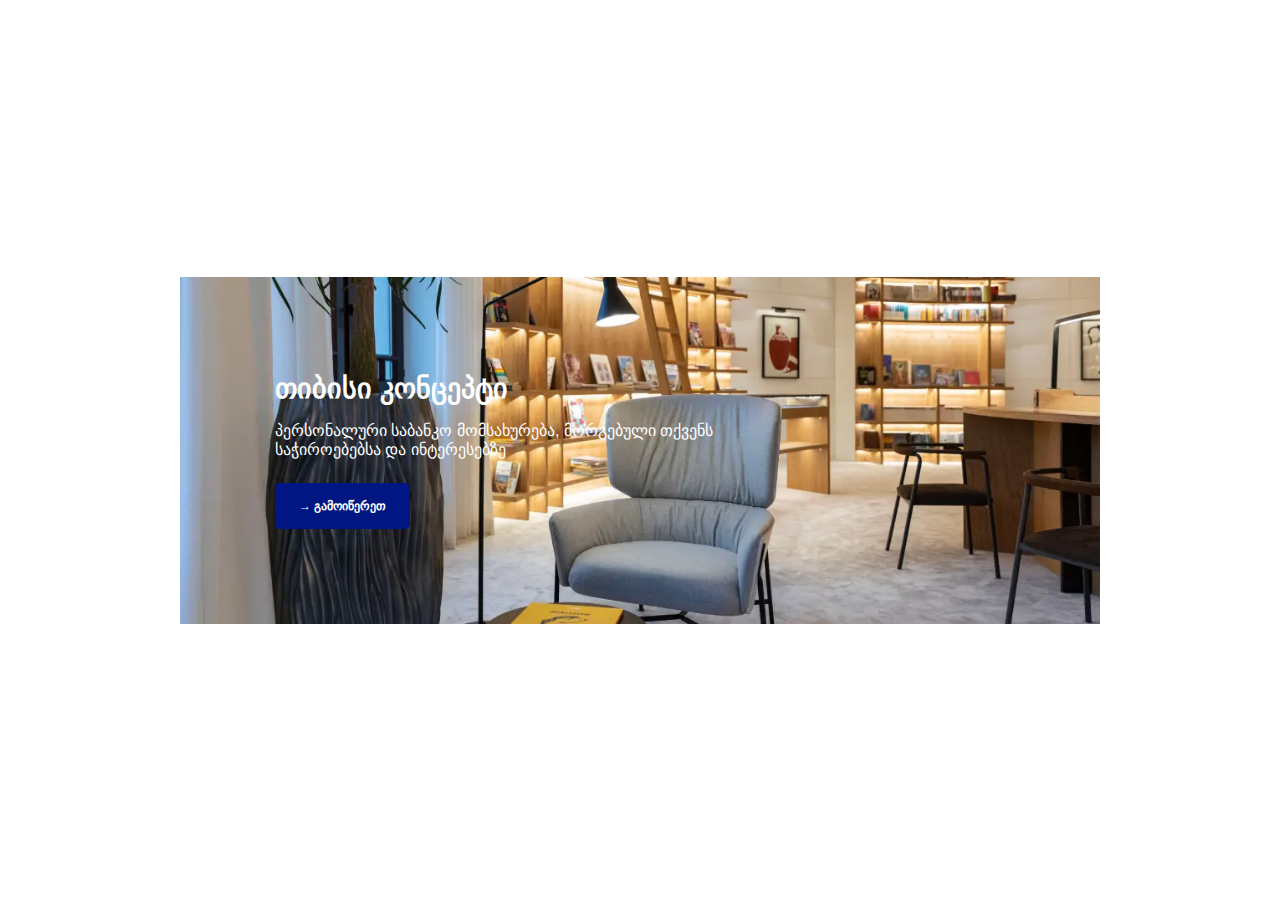
==== TBC.html @ 2baf1840 ""გამოიწერეთ" ღილაკი" ====
<!DOCTYPE html>
<html lang="en">
<head>
    <meta charset="UTF-8">
    <meta name="viewport" content="width=device-width, initial-scale=1.0">
    <title>TBC Concept</title>
    <link rel="stylesheet" type="text/css" href="TBC.css">
</head>
<body> 
    <div class="container">
        <div class="text-section">
            <h1 class="title">თიბისი კონცეპტი</h1>
            <p class="paragraph">პერსონალური საბანკო მომსახურება, მორგებული თქვენს საჭიროებებსა და ინტერესებზე</p>
            <button class="button">&#x2192; გამოიწერეთ</button>
        </div>
        <div class="empty-box"></div>
    </div>
</body>
</html>
---- TBC.css ----
body {
    display: flex;
    justify-content: center;
    align-items: center;
    height: 100vh;
    margin: 0;
    font-family: sans-serif;
    color: white;
}

.container {
    display: grid;
    grid-template-columns: 466px auto;
    width: 920px;
    padding: 95px;
    box-sizing: border-box;
    background-image: url('1.jpg');
    background-size: cover;
    background-position: center;
    background-repeat: no-repeat;
}

.text-section {
    display: flex;
    flex-direction: column;
    align-items: flex-start;
    width: 100%;
    text-align: left;
}

.title {
    font-weight: 700;
    font-size: 28px;
    margin-bottom: 16px;
    margin-top: 0px;

}

.paragraph {
    font-weight: 400;
    font-size: 16px;
    margin-bottom: 24px;
    margin-top: 0px;
}

.button {
    font-weight: 700;
    font-size: 12px;
    color: white;
    cursor: pointer;
    padding: 16px 24px;
    border: none;
    border-radius: 5px;
    background-color: #001682;
    text-align: center;
    transition: background-color 0.3s;
    margin-top: 0px;
    margin-bottom: 0px;
}

.button:hover {
    background-color: #3240e5;
}

.empty-box {
    background-color: transparent;
    border: none;
    width: 100%;
    height: 100%;
}

@media (max-width: 767px) {
    .container {
        grid-template-columns: 1fr;
        padding: 20px;
        background-size: 200%;
        height: 100vh;
    }

    .empty-box  {
        grid-row: 1;
        height: 15vh;
    }
    .title {
        font-size: 16px;
    }

    .paragraph {
        font-size: 14px;
    }

    .button {
        width: 100%;
        font-size: 14px;
    }

    
}
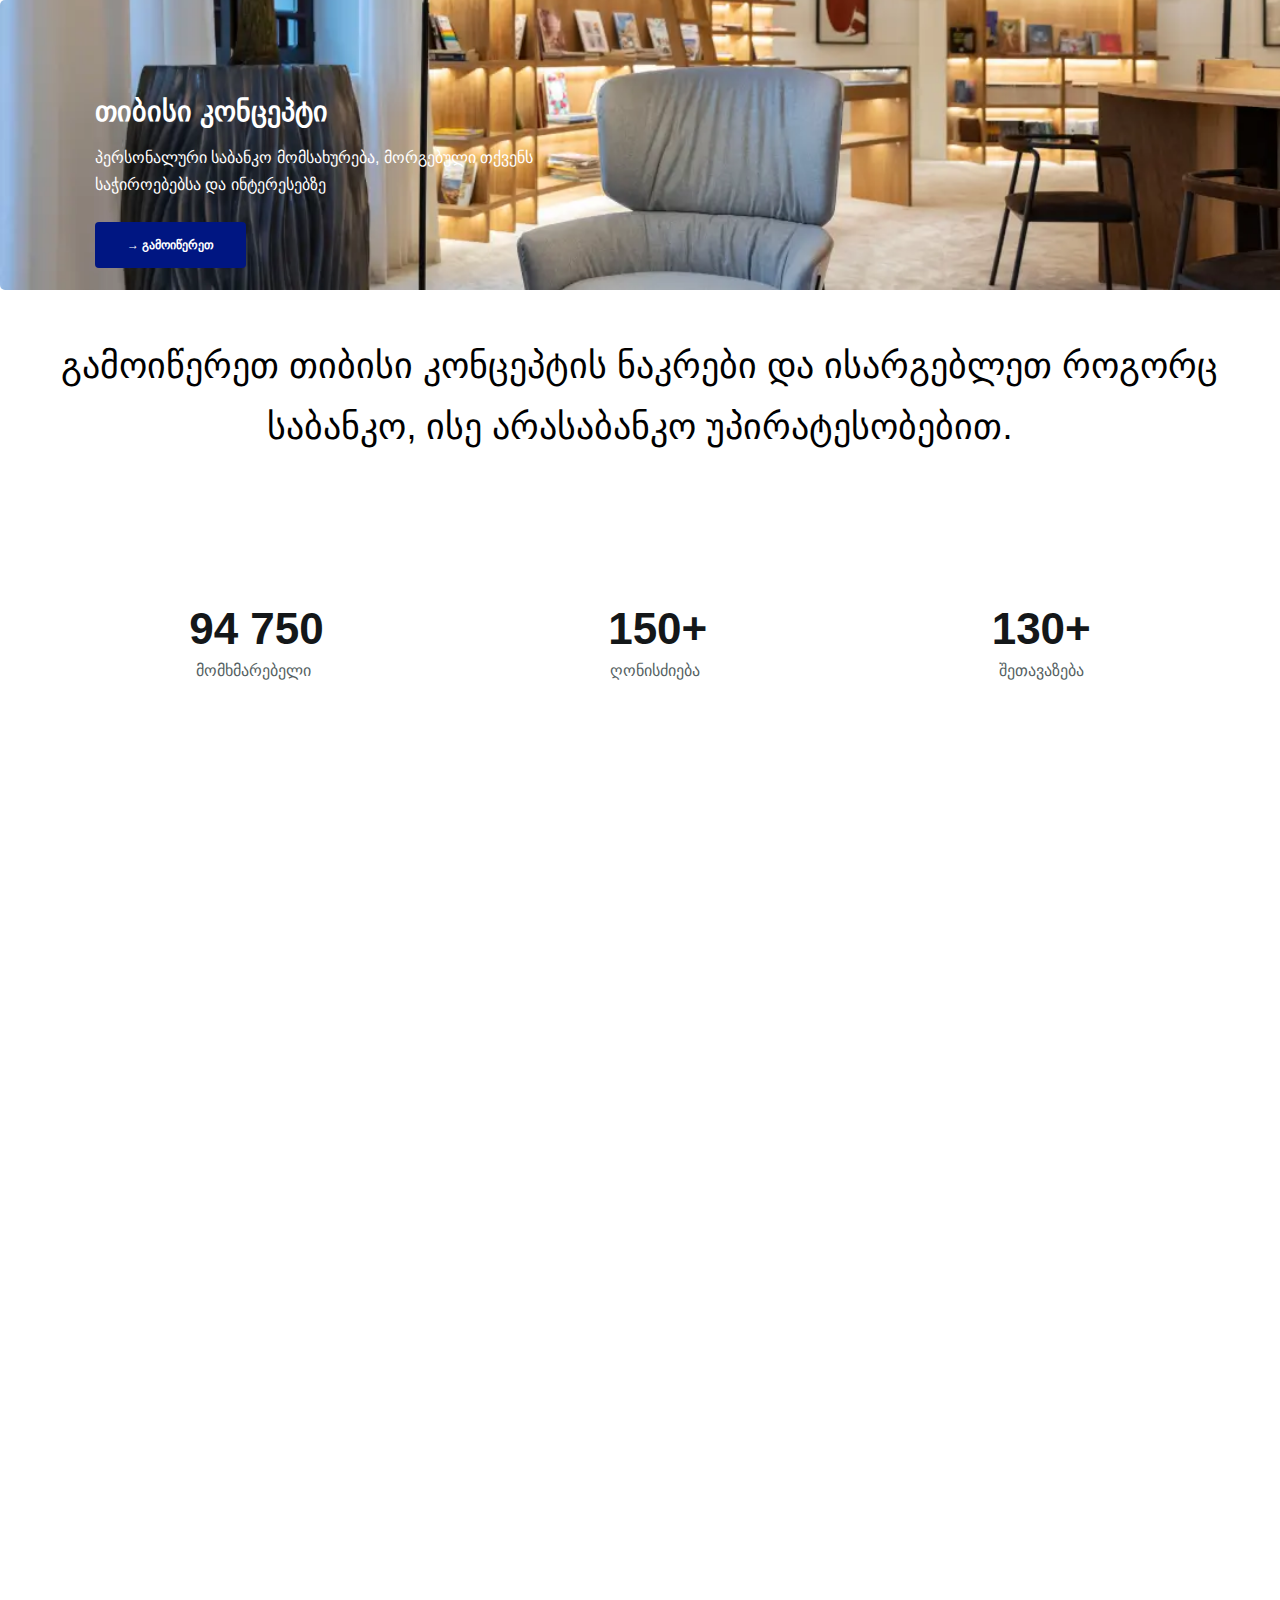
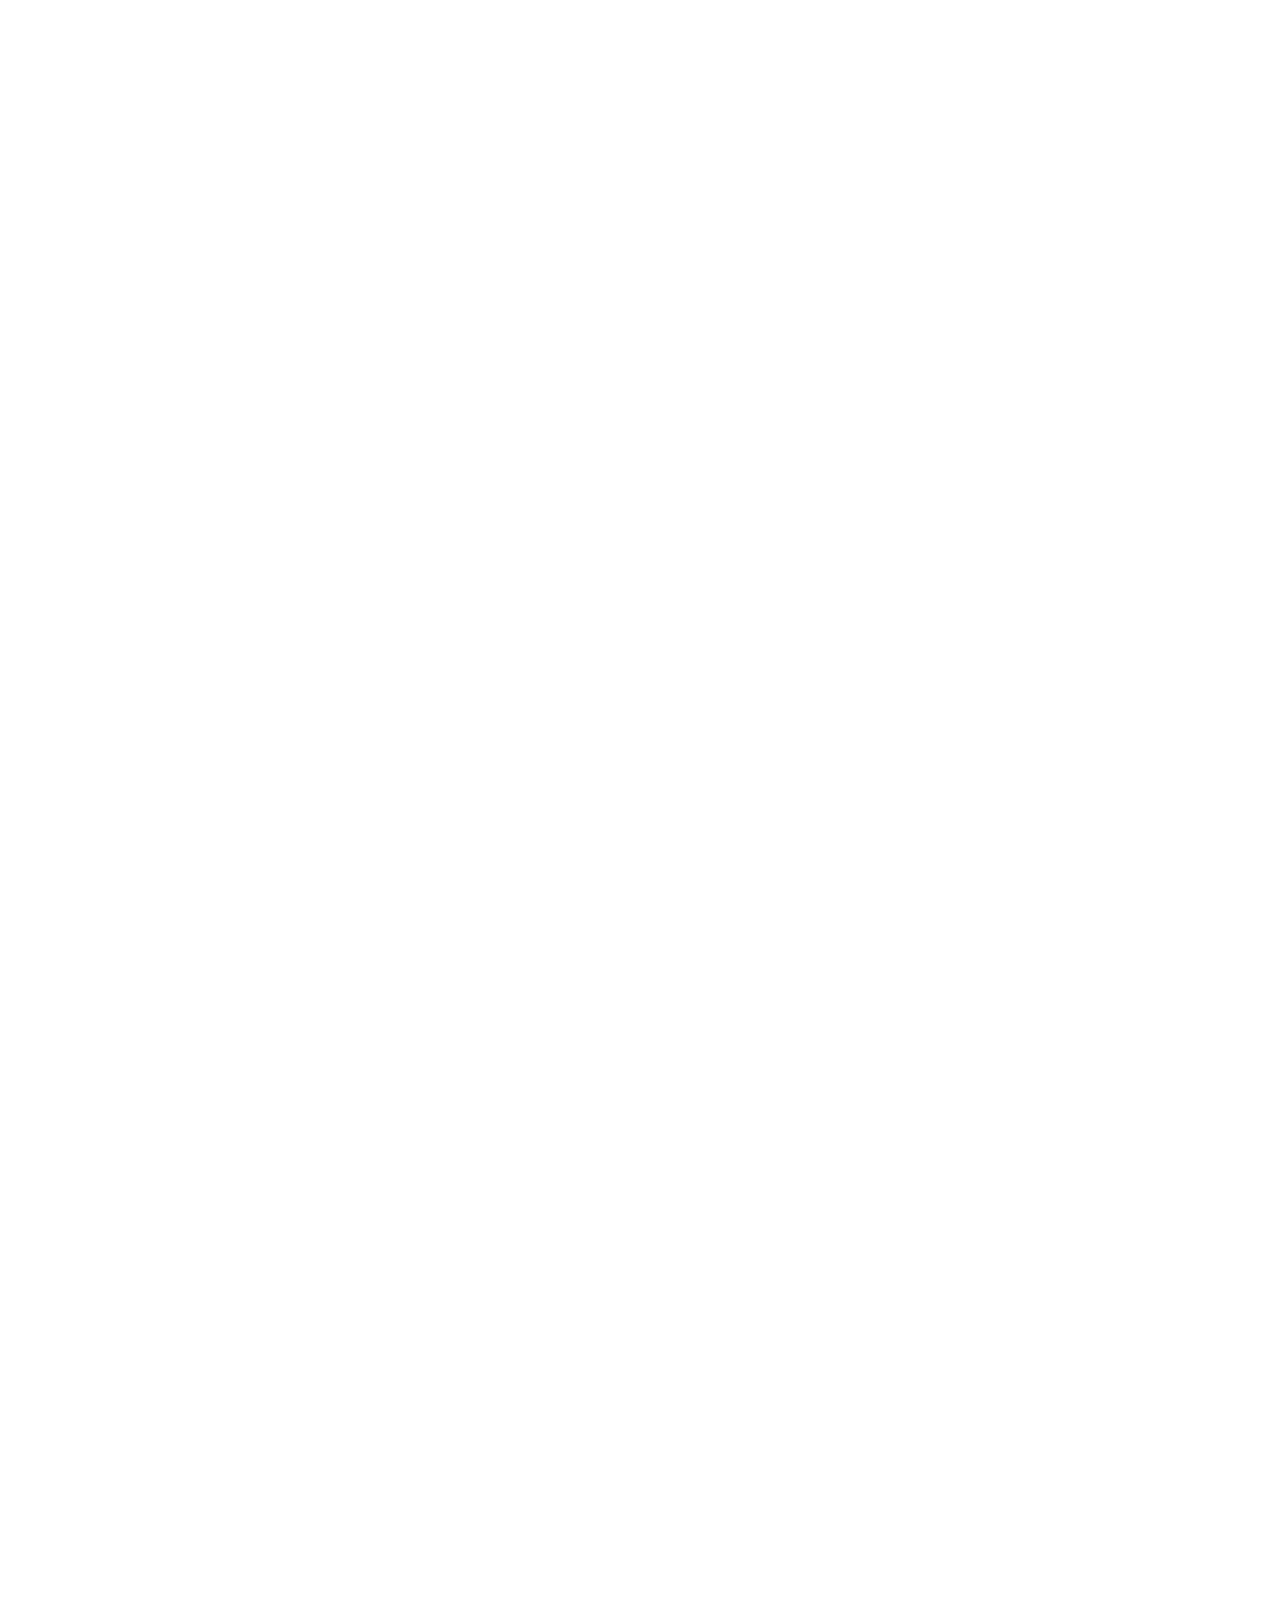
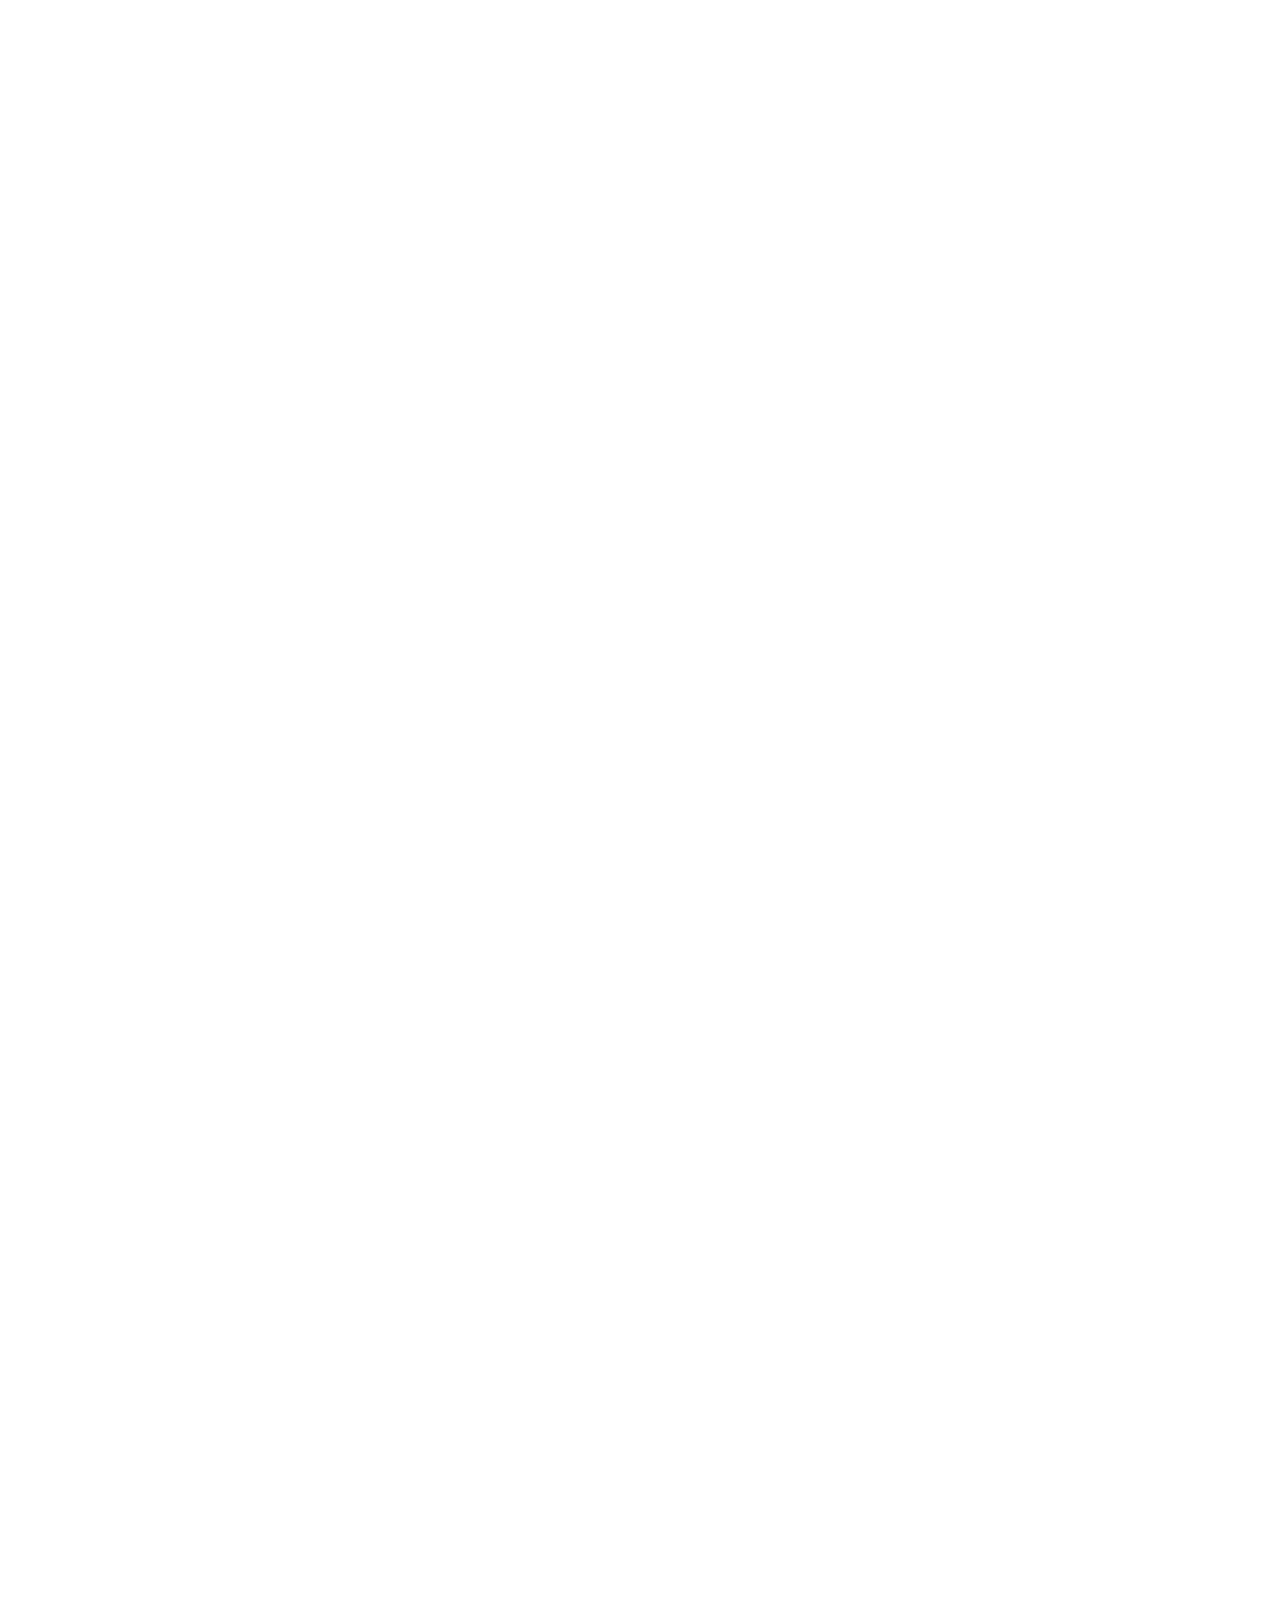
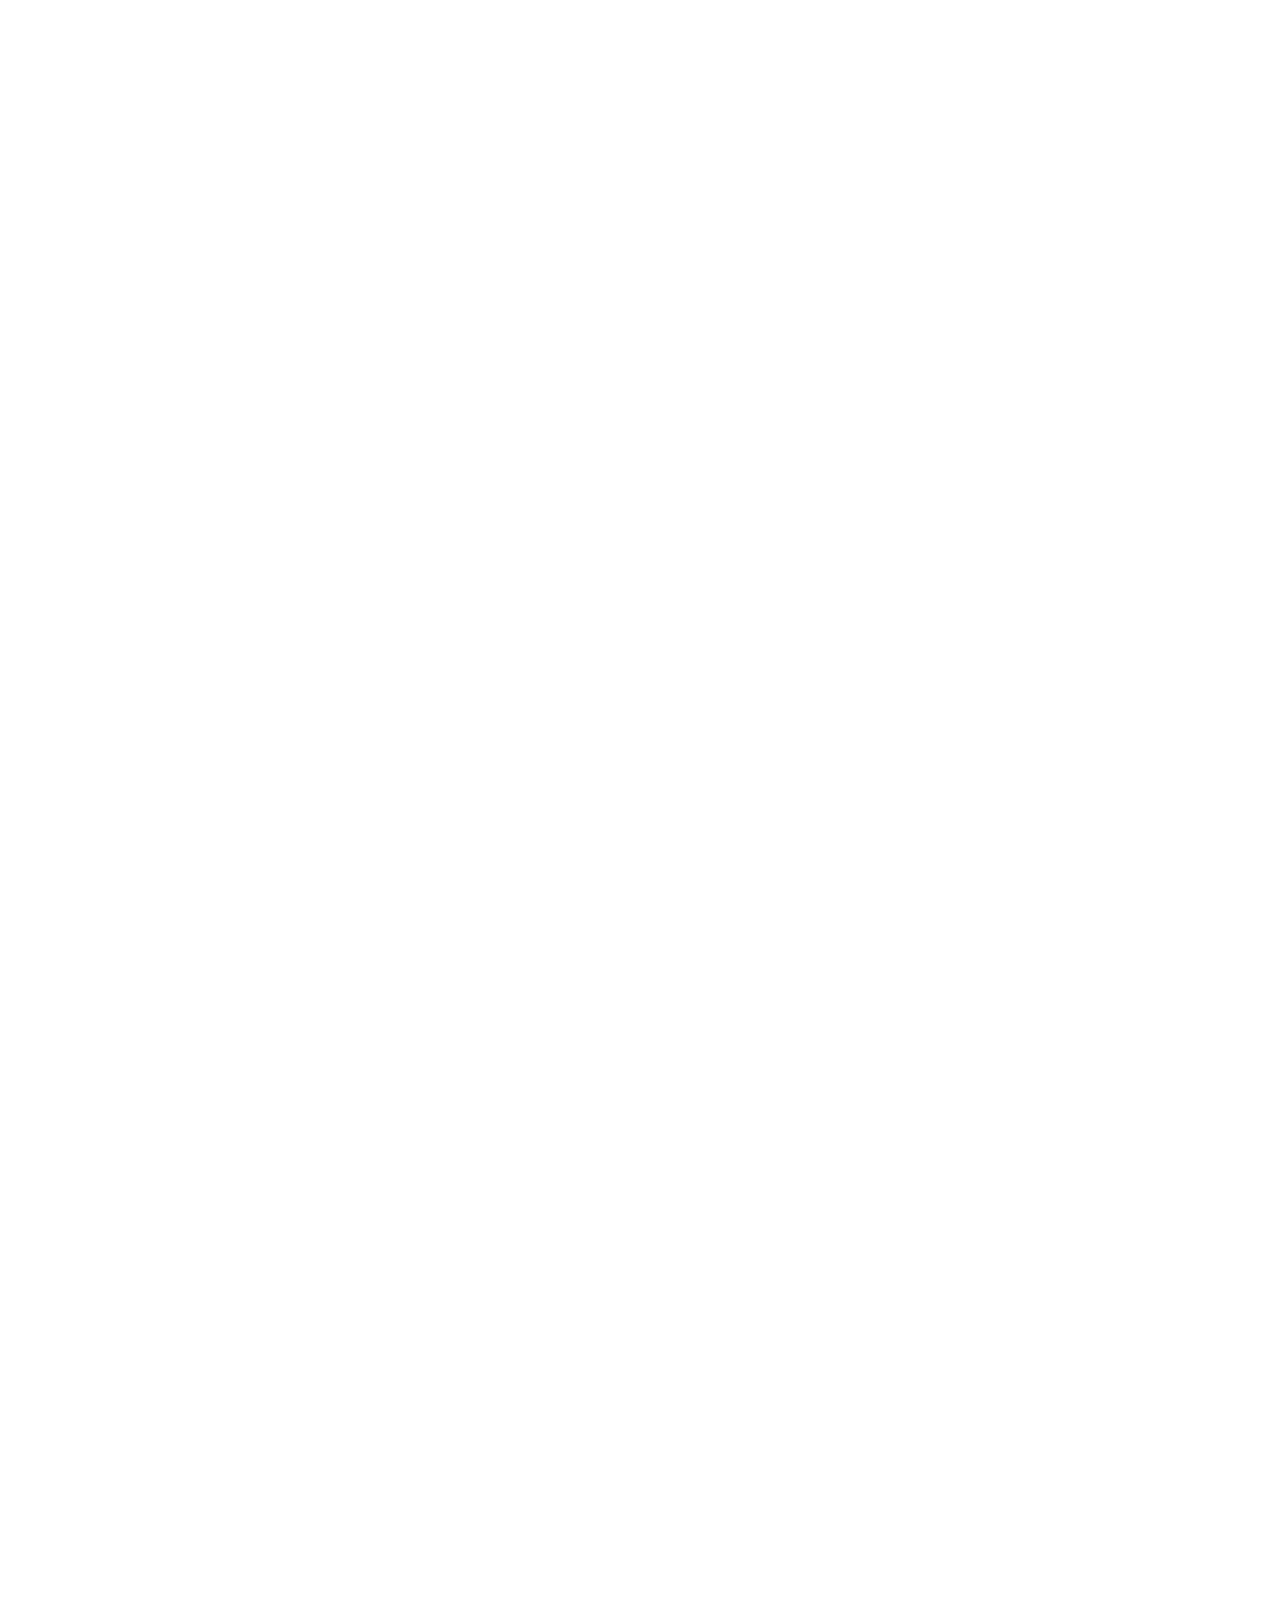
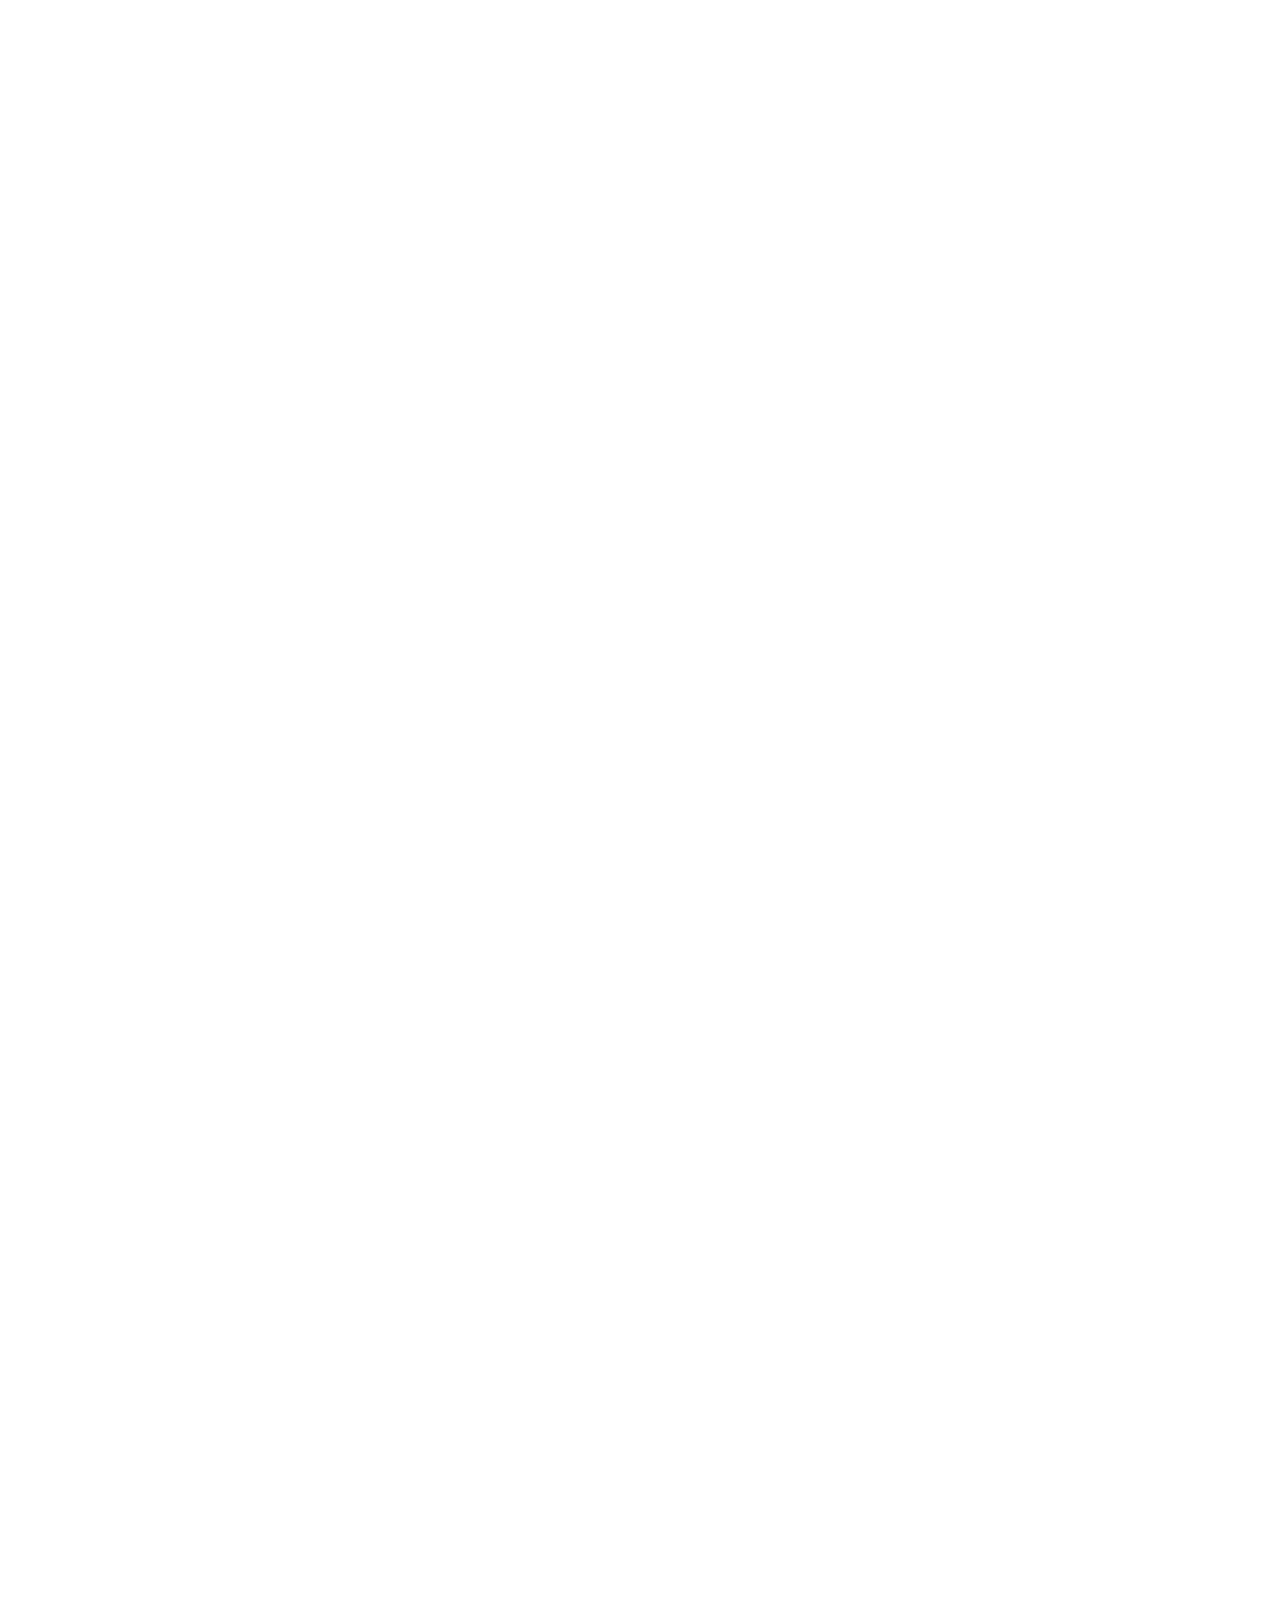
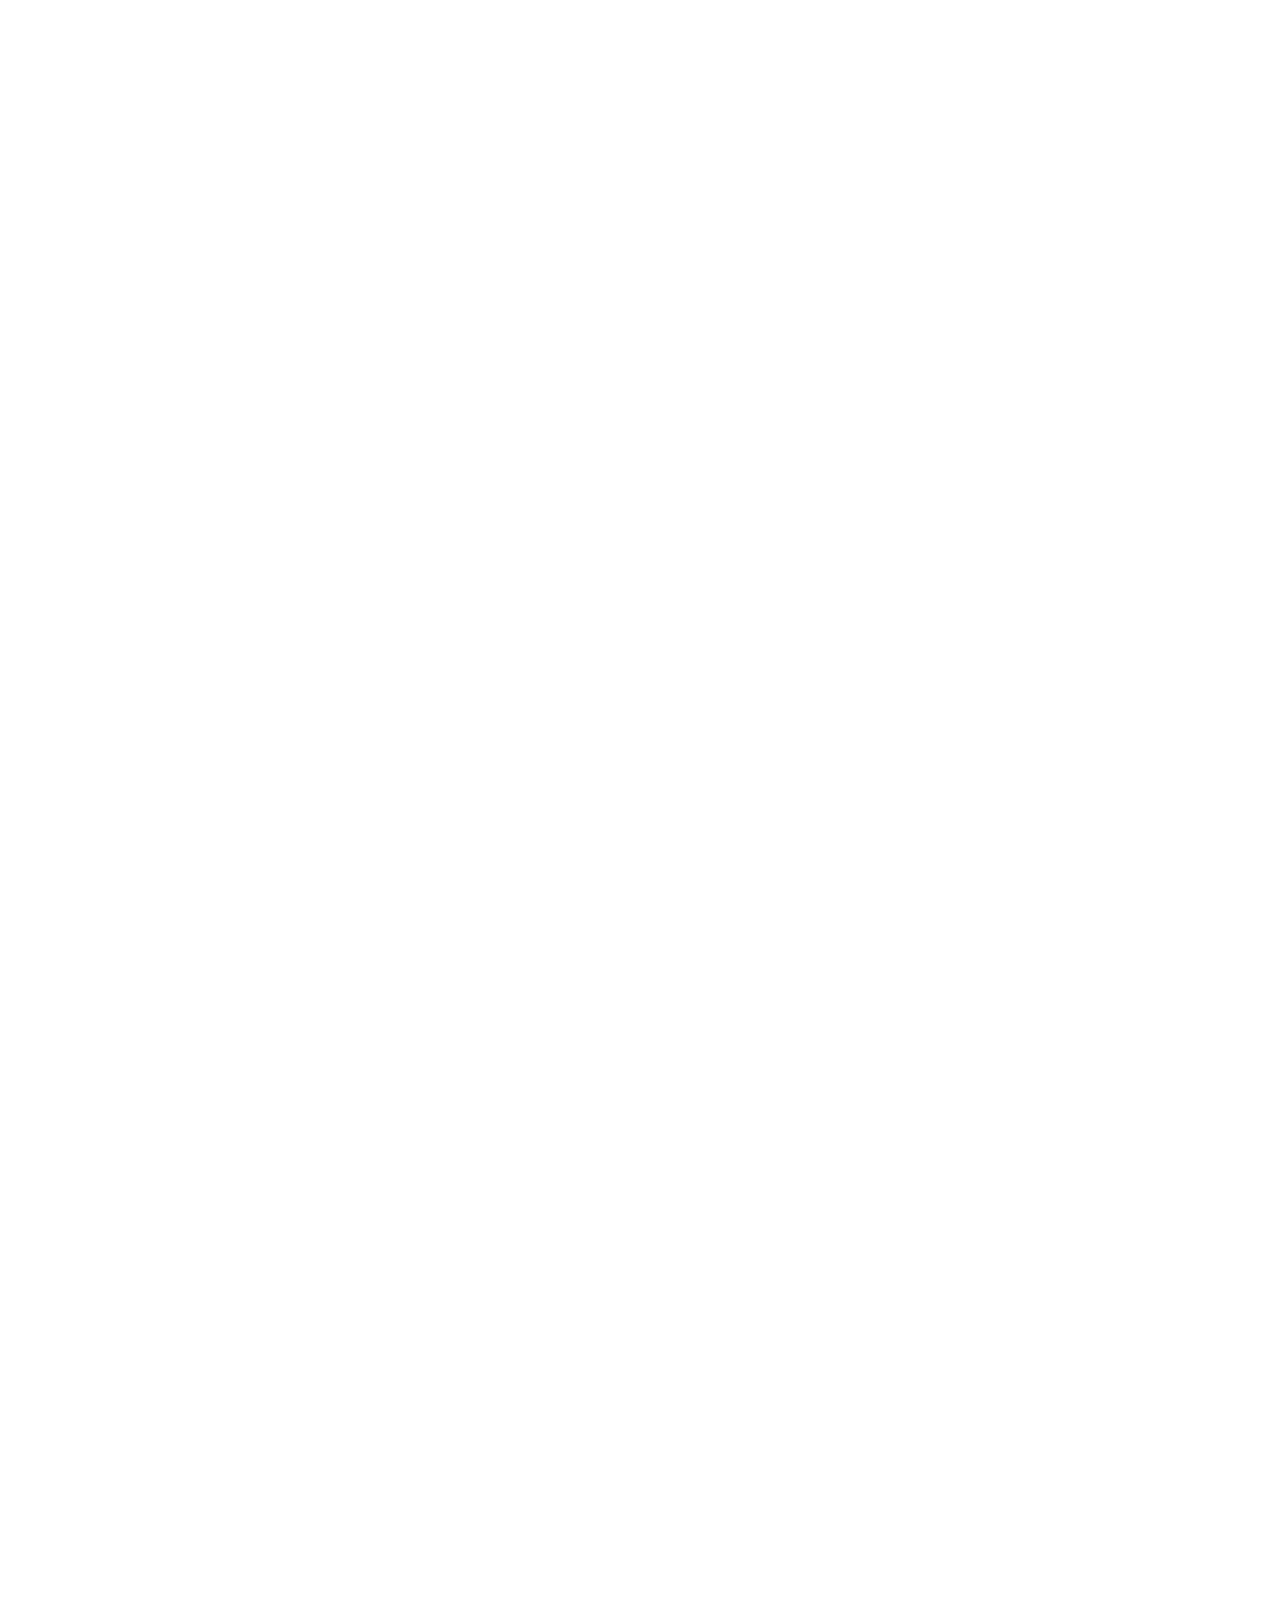
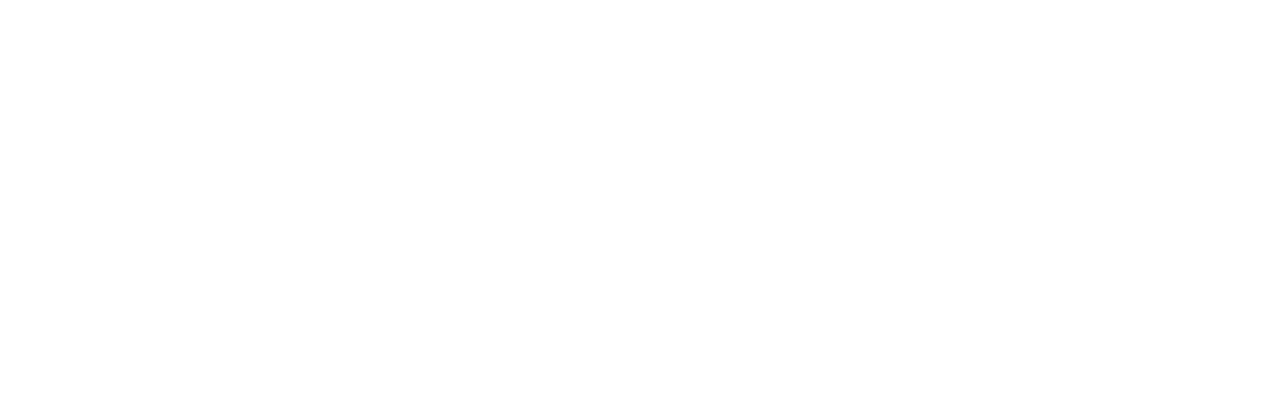
==== commit 9f0d4c7f: "დაემატა კიდევ 2 გრაფა" ====
--- a/TBC.html
+++ b/TBC.html
@@ -12,8 +12,22 @@
             <h1 class="title">თიბისი კონცეპტი</h1>
             <p class="paragraph">პერსონალური საბანკო მომსახურება, მორგებული თქვენს საჭიროებებსა და ინტერესებზე</p>
             <button class="button">&#x2192; გამოიწერეთ</button>
-        </div>
-        <div class="empty-box"></div>
+        </div>  
+    </div>
+
+    <div class="gamoiweret"><p>გამოიწერეთ თიბისი კონცეპტის ნაკრები და ისარგებლეთ როგორც საბანკო, ისე არასაბანკო უპირატესობებით.</p></div>
+
+    <div class="statistika">
+<div class="raodenoba">
+   <p>94 750</p>
+   <p>150+</p>
+   <p>130+</p>
+</div>
+<div class="dasaxeleba">
+    <p>მომხმარებელი</p>
+    <p>ღონისძიება</p>
+    <p>შეთავაზება</p>
+</div>
     </div>
 </body>
 </html>
--- a/TBC.css
+++ b/TBC.css
@@ -1,30 +1,25 @@
 body {
-    display: flex;
-    justify-content: center;
-    align-items: center;
-    height: 100vh;
+    height: 10000px;
     margin: 0;
     font-family: sans-serif;
     color: white;
+    box-sizing: border-box;
 }
 
 .container {
-    display: grid;
-    grid-template-columns: 466px auto;
-    width: 920px;
+    height: 100px;
+    width: 1100px;
     padding: 95px;
-    box-sizing: border-box;
+    margin: 0 auto; 
     background-image: url('1.jpg');
     background-size: cover;
     background-position: center;
     background-repeat: no-repeat;
+    border-radius: 5px;
 }
 
 .text-section {
-    display: flex;
-    flex-direction: column;
-    align-items: flex-start;
-    width: 100%;
+    width: 446px;
     text-align: left;
 }
 
@@ -33,7 +28,6 @@
     font-size: 28px;
     margin-bottom: 16px;
     margin-top: 0px;
-
 }
 
 .paragraph {
@@ -41,6 +35,7 @@
     font-size: 16px;
     margin-bottom: 24px;
     margin-top: 0px;
+    line-height: 1.7;
 }
 
 .button {
@@ -48,12 +43,13 @@
     font-size: 12px;
     color: white;
     cursor: pointer;
+    width: 151.156px;
     padding: 16px 24px;
     border: none;
-    border-radius: 5px;
+    border-radius: 4px;
     background-color: #001682;
     text-align: center;
-    transition: background-color 0.3s;
+    transition: background-color 0.25s;
     margin-top: 0px;
     margin-bottom: 0px;
 }
@@ -62,37 +58,77 @@
     background-color: #3240e5;
 }
 
-.empty-box {
-    background-color: transparent;
-    border: none;
-    width: 100%;
-    height: 100%;
+.gamoiweret {
+    width: auto;
+    color: black;
+    height: 100px;
+    font-size: 36px;
+    font-weight: 400;
+    line-height: 1.7;
+    margin: 45px;
+    text-align: center;
+}
+.statistika {
+    display: flex;
+    flex-direction: column;
+    padding: 120px 47px 120px 47px;
+    margin: 0;
+    width: auto;
+    text-align: center;
+    color: black;
+}
+.raodenoba, .dasaxeleba {
+    display: flex;
+    justify-content: space-around;
+}
+.raodenoba p {
+    color: #141719;
+    font-size: 44px;
+    font-weight: 700;
+    line-height: 1.3;
+    margin: 0;
 }
 
+.dasaxeleba p {
+    font-size: 16px;
+    font-weight: 500;
+    line-height: 1.7;
+    color: #555f62;;
+    margin: 0;
+}
 @media (max-width: 767px) {
     .container {
         grid-template-columns: 1fr;
         padding: 20px;
-        background-size: 200%;
-        height: 100vh;
+        margin-left: 0;
+        background-size: 250%;
+        min-height: 100vh;
+        flex-direction: column;
+        justify-content: center;
+        width: auto;
+        height: auto;
     }
 
-    .empty-box  {
-        grid-row: 1;
-        height: 15vh;
-    }
     .title {
-        font-size: 16px;
+        font-size: 100%;
     }
 
     .paragraph {
-        font-size: 14px;
+        font-size: 100%;
     }
 
     .button {
         width: 100%;
-        font-size: 14px;
+        font-size: 100%;
     }
 
-    
-}+    .text-section {
+        margin-top: 80%;
+        width: 100%;
+    }
+    .gamoiweret {
+        margin-left: 15px;
+        margin-right: 15px;
+    }
+
+}
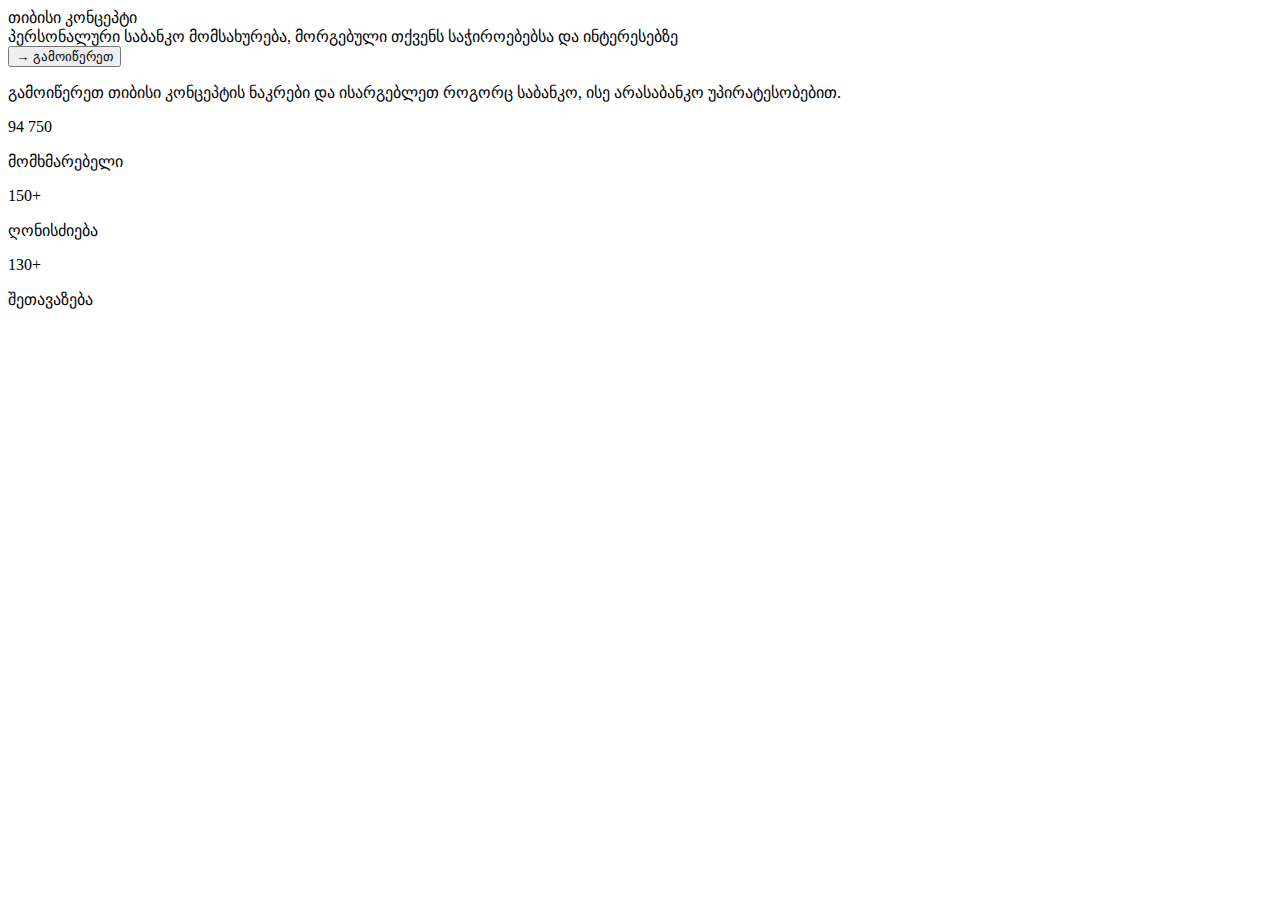
==== commit 807b20f3: "Big changes" ====
--- a/TBC.html
+++ b/TBC.html
@@ -1,33 +1,46 @@
 <!DOCTYPE html>
 <html lang="en">
 <head>
-    <meta charset="UTF-8">
-    <meta name="viewport" content="width=device-width, initial-scale=1.0">
-    <title>TBC Concept</title>
-    <link rel="stylesheet" type="text/css" href="TBC.css">
+  <meta charset="UTF-8">
+  <meta name="viewport" content="width=device-width, initial-scale=1.0">
+  <link rel="stylesheet" href="test1.css">
+  <title>თბს კონცეპტი | TBC Concept</title>
 </head>
-<body> 
-    <div class="container">
-        <div class="text-section">
-            <h1 class="title">თიბისი კონცეპტი</h1>
-            <p class="paragraph">პერსონალური საბანკო მომსახურება, მორგებული თქვენს საჭიროებებსა და ინტერესებზე</p>
-            <button class="button">&#x2192; გამოიწერეთ</button>
-        </div>  
+<body>
+  <div class="box">
+    <div class="text-container">
+      <div class="header">თიბისი კონცეპტი</div>
+      <div class="paragraph">პერსონალური საბანკო მომსახურება, მორგებული თქვენს საჭიროებებსა და ინტერესებზე</div>
+      <button class="button">&#8594 გამოიწერეთ</button>
     </div>
-
-    <div class="gamoiweret"><p>გამოიწერეთ თიბისი კონცეპტის ნაკრები და ისარგებლეთ როგორც საბანკო, ისე არასაბანკო უპირატესობებით.</p></div>
-
-    <div class="statistika">
-<div class="raodenoba">
-   <p>94 750</p>
-   <p>150+</p>
-   <p>130+</p>
-</div>
-<div class="dasaxeleba">
-    <p>მომხმარებელი</p>
-    <p>ღონისძიება</p>
-    <p>შეთავაზება</p>
-</div>
+  </div>
+    <div class="gamoiweret">
+        <p>გამოიწერეთ თიბისი კონცეპტის ნაკრები და ისარგებლეთ როგორც საბანკო, ისე არასაბანკო უპირატესობებით.</p>
     </div>
+    <section class="section_statistics">
+        <div class="statistics_container">
+            <div class="numbers">
+                <div class="numbers_item">
+                    <div class="numbers_number">94 750</div>
+                    <p>მომხმარებელი</p>
+                </div>
+                <div class="numbers_item">
+                    <div class="numbers_number">150+</div>
+                    <p>ღონისძიება</p>
+                </div>
+                <div class="numbers_item">
+                    <div class="numbers_number">130+</div>
+                    <p>შეთავაზება</p>
+                </div>
+            </div>
+        </div>
+    </section>
+    <div class="grid-wrapper">
+        <div class="box-grid">
+          <div class="box-small box-small-1"></div>
+          <div class="box-small box-small-2"></div>
+          <div class="box-large"></div>
+        </div>
+      </div>
 </body>
 </html>
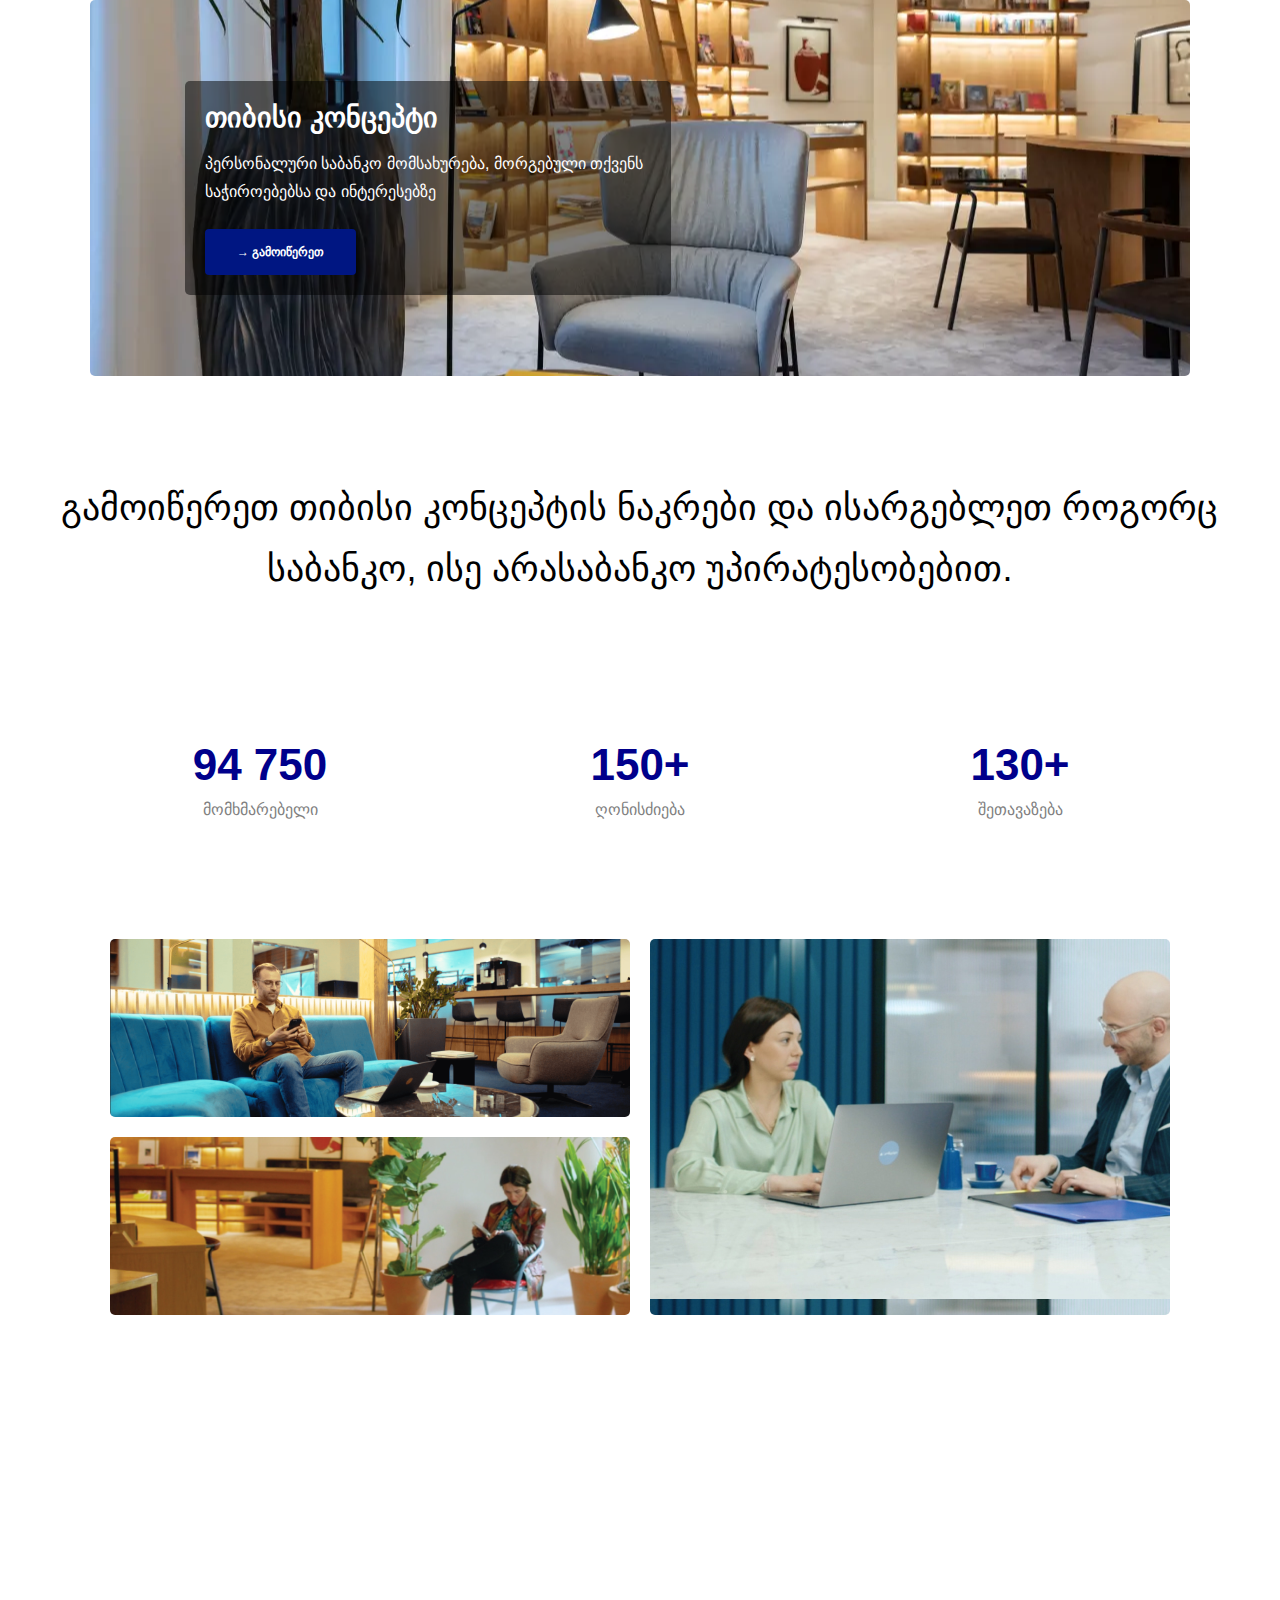
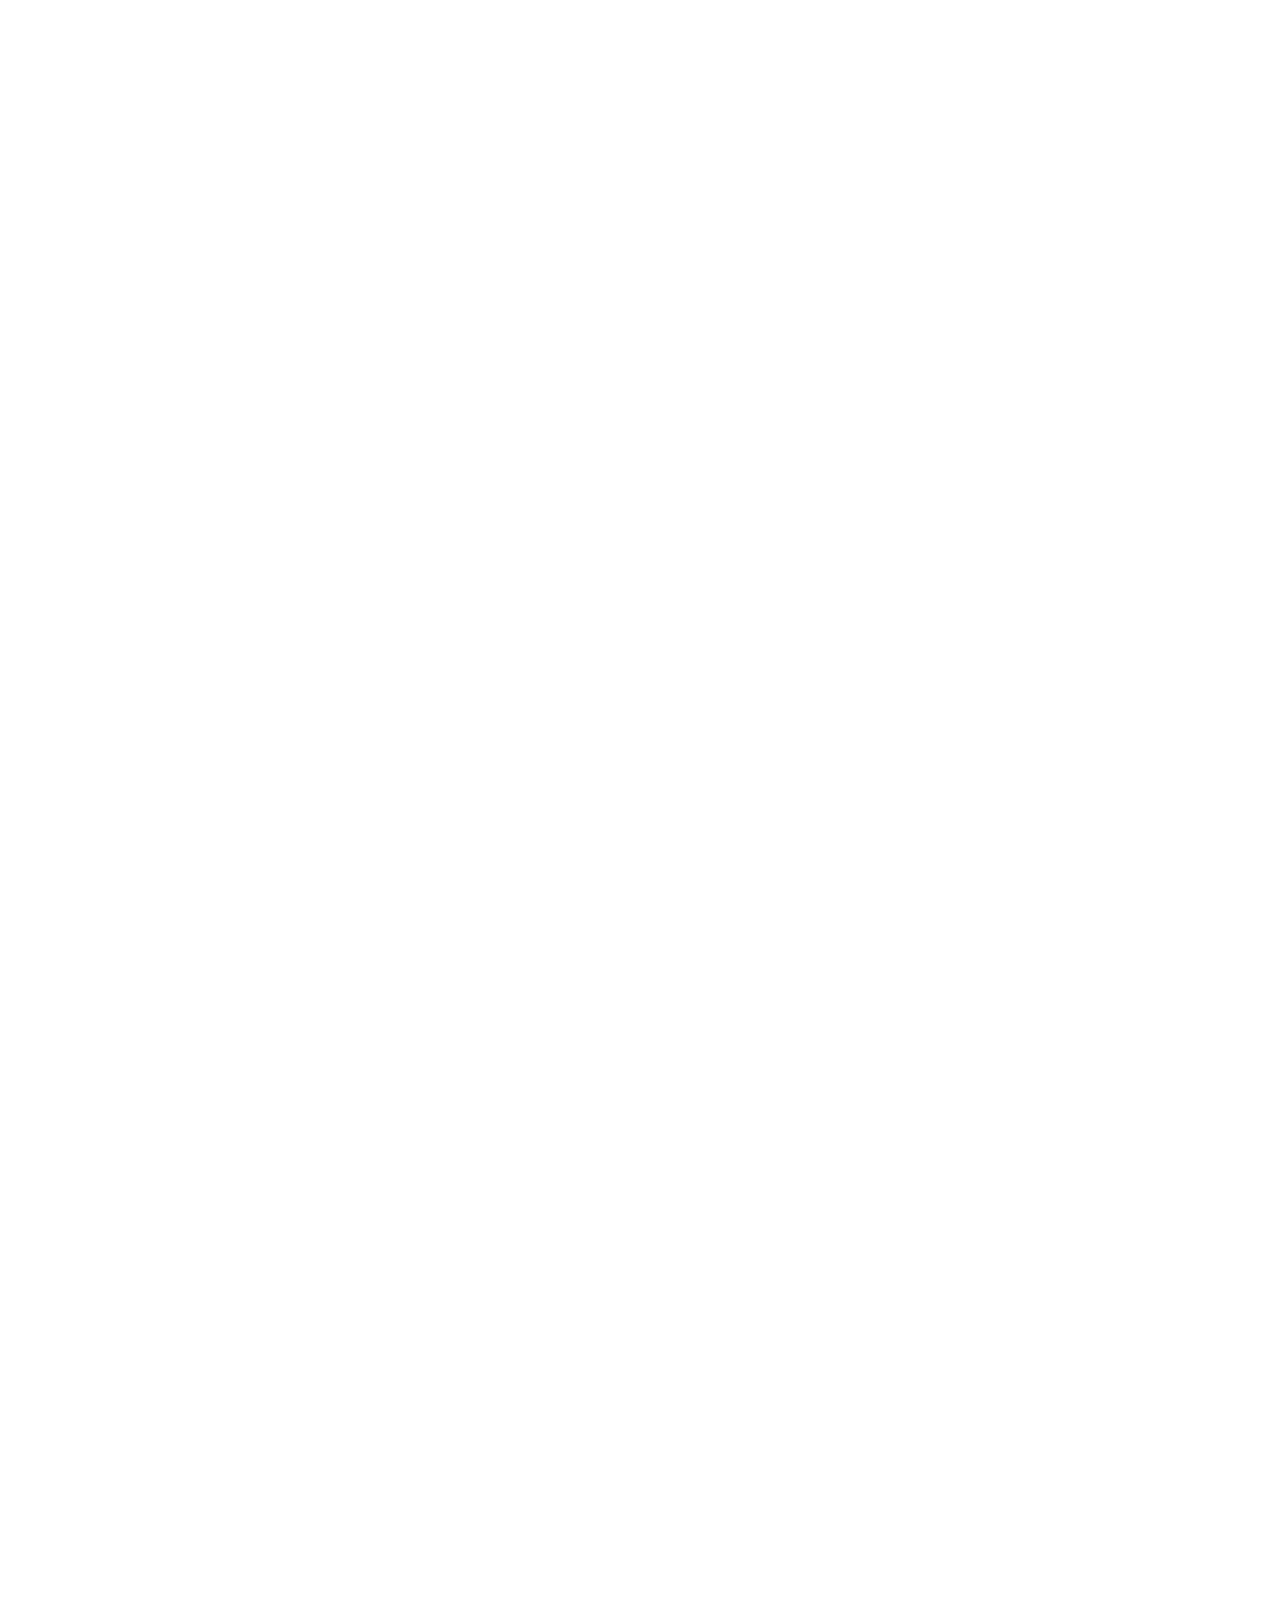
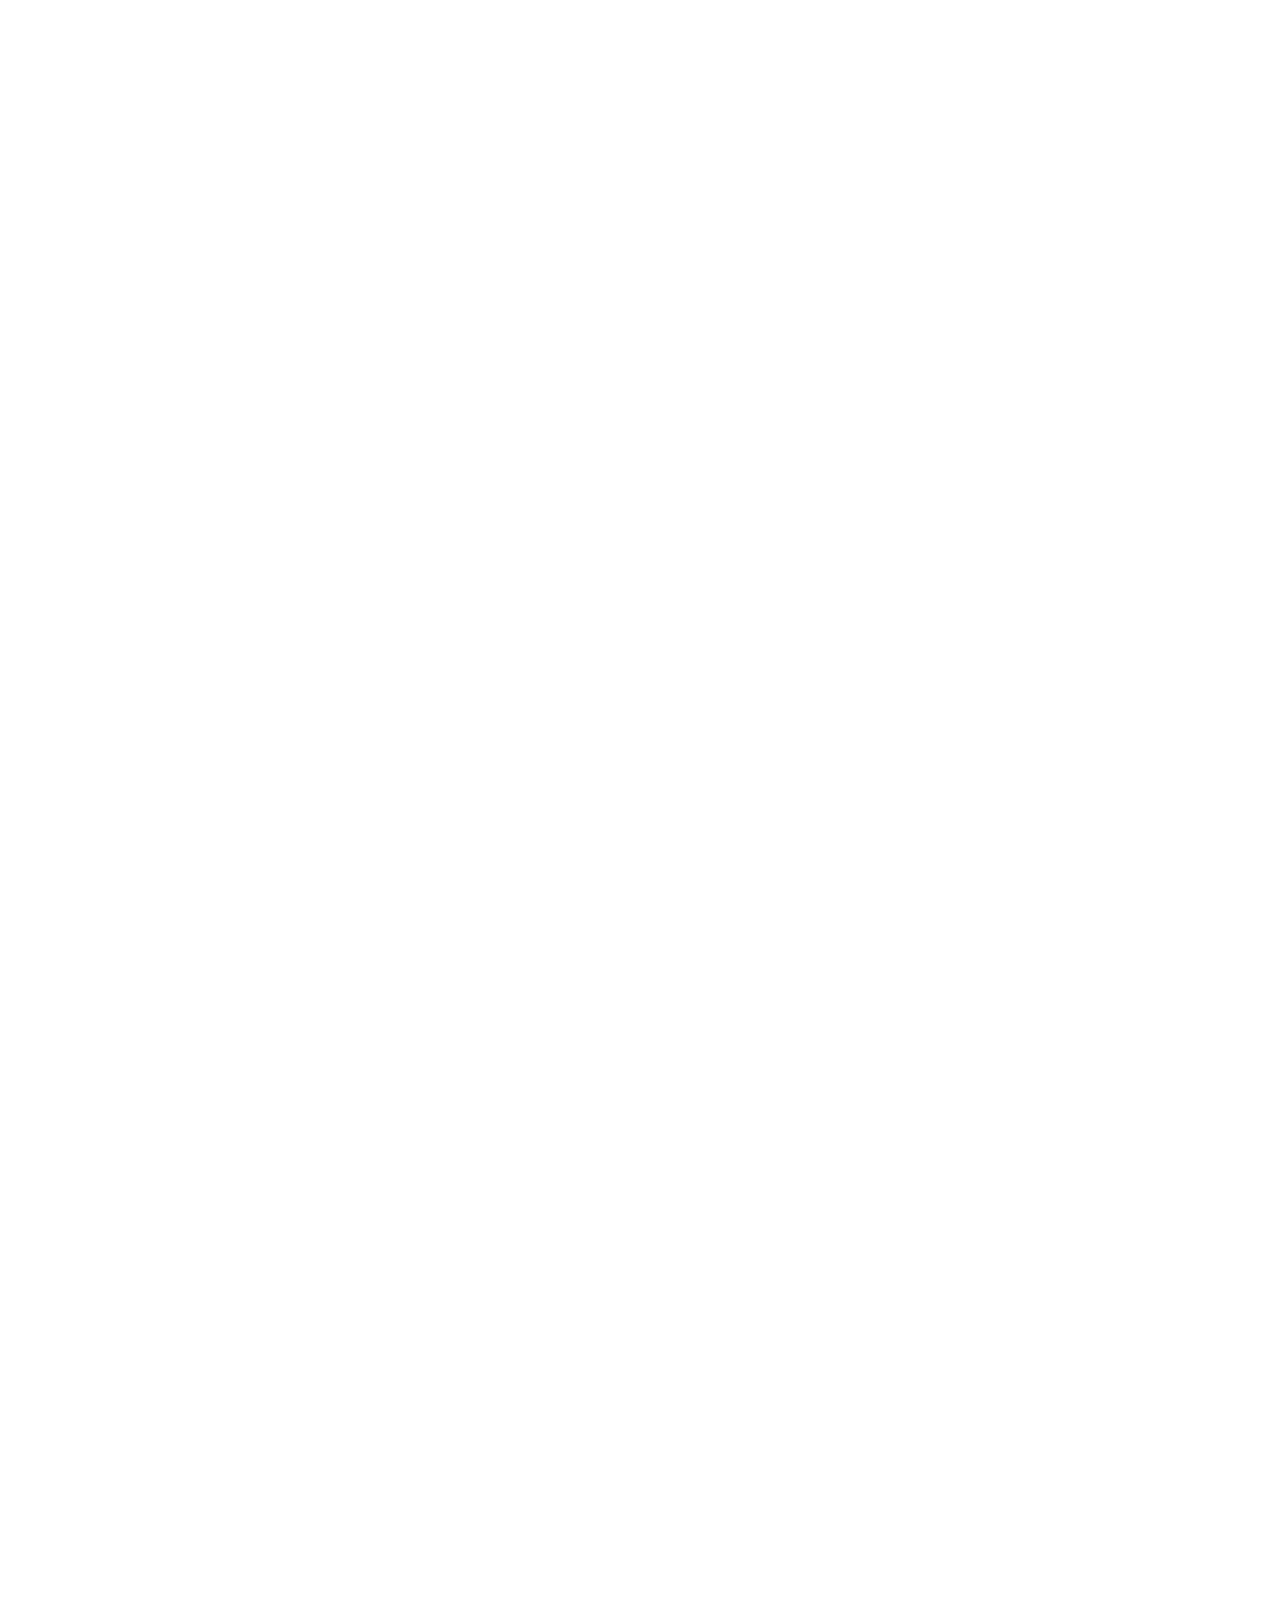
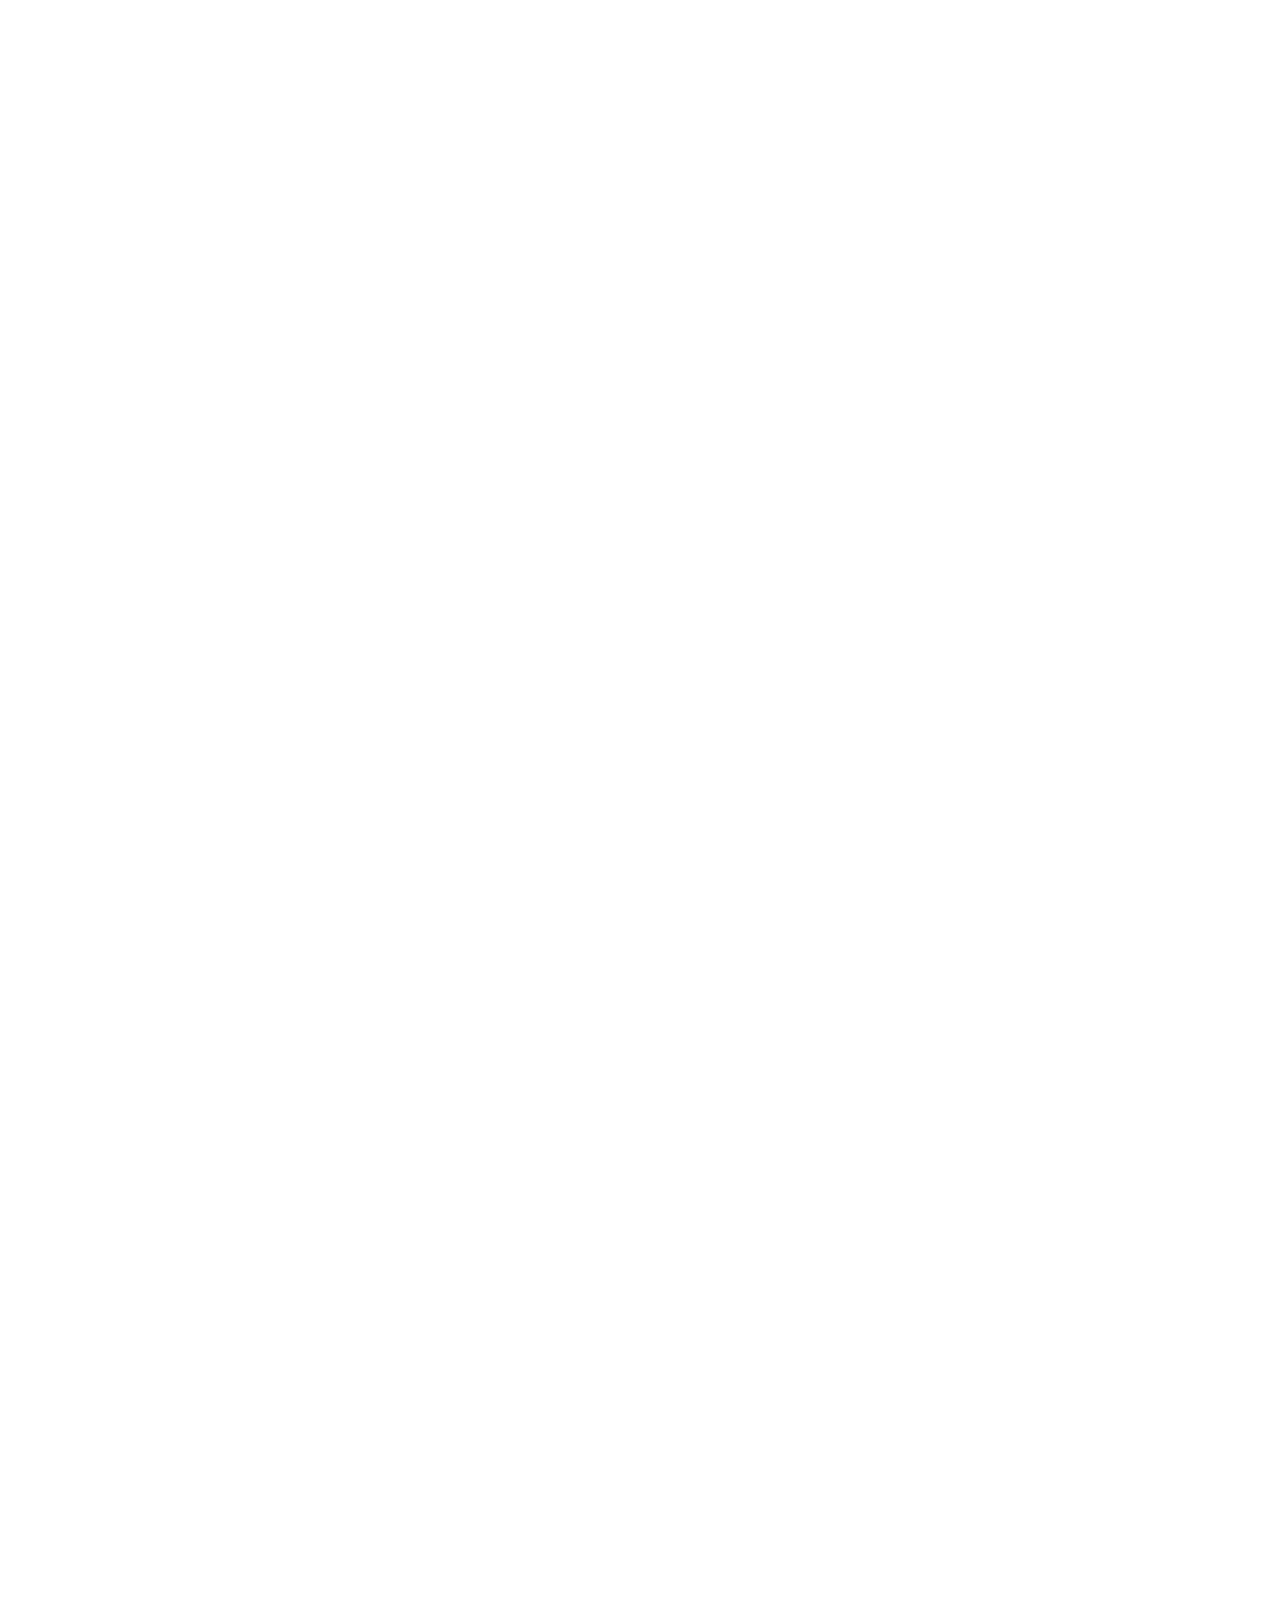
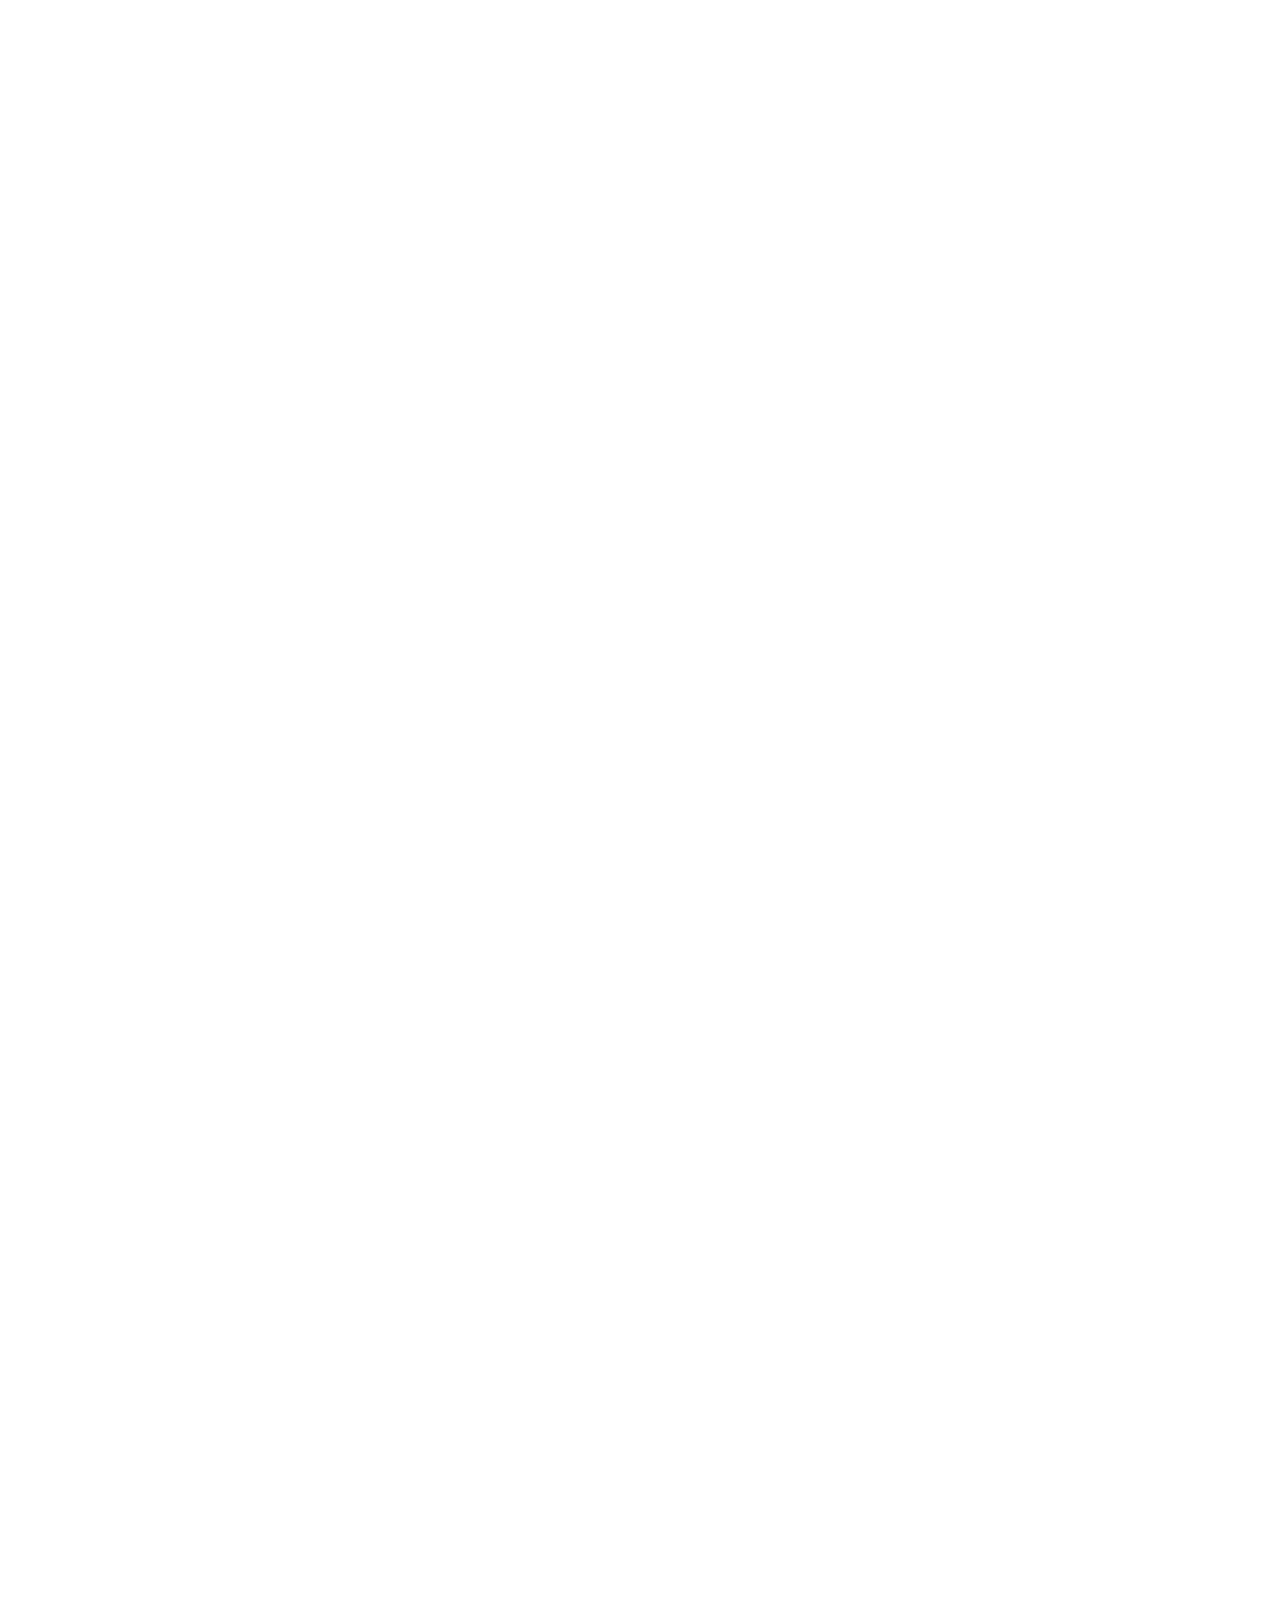
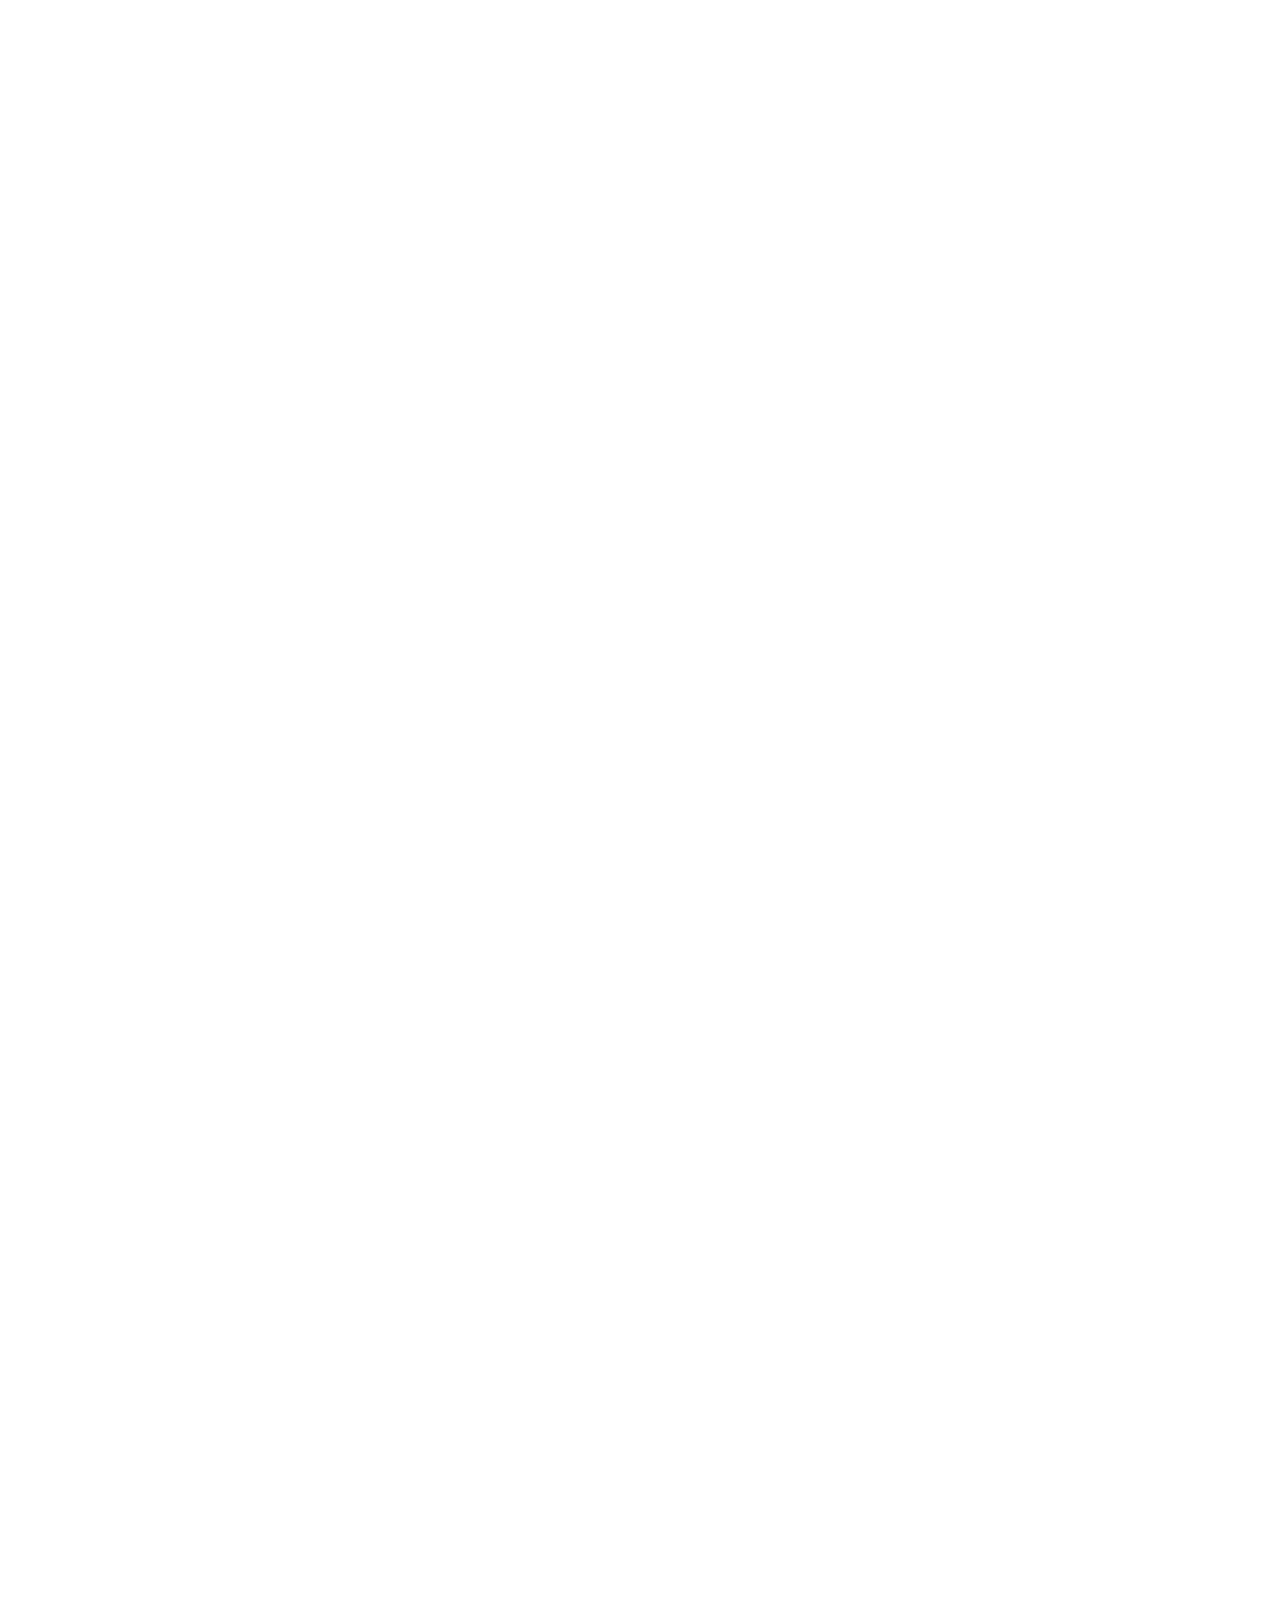
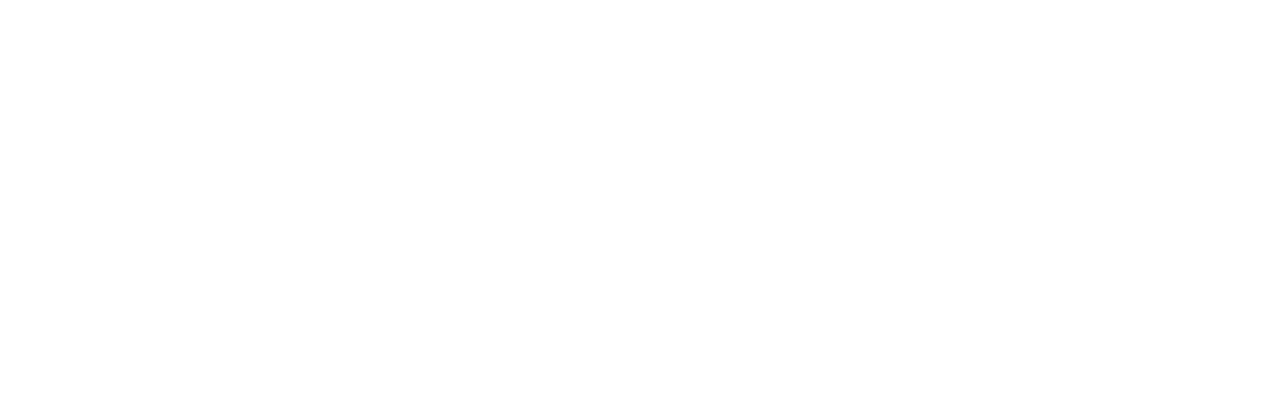
==== commit 746c2a46: "Change error in HTML File" ====
--- a/TBC.html
+++ b/TBC.html
@@ -3,7 +3,7 @@
 <head>
   <meta charset="UTF-8">
   <meta name="viewport" content="width=device-width, initial-scale=1.0">
-  <link rel="stylesheet" href="test1.css">
+  <link rel="stylesheet" href="TBC.css">
   <title>თბს კონცეპტი | TBC Concept</title>
 </head>
 <body>
--- a/TBC.css
+++ b/TBC.css
@@ -0,0 +1,255 @@
+/* Base styles  */
+body {
+  height: 10000px;
+  margin: 0;
+  font-family: sans-serif;
+  color: white;
+  box-sizing: border-box;
+}
+
+/* TBC Concept box */
+.box {
+  position: relative;
+  width: 1100px; 
+  max-width: 100%; 
+  height: 376px; 
+  padding: 95px; 
+  margin: 0 auto; 
+  background-image: url('1.jpg'); 
+  background-size: cover; 
+  background-position: center; 
+  background-repeat: no-repeat; 
+  border-radius: 5px; 
+  display: flex; 
+  align-items: center; 
+  justify-content: flex-start; 
+  box-sizing: border-box; 
+}
+
+.text-container {
+  width: 446px;
+  text-align: left;
+  background: rgba(0, 0, 0, 0.5); 
+  padding: 20px; 
+  border-radius: 5px; 
+}
+
+.header {
+  font-weight: 700;
+  font-size: 28px;
+  margin: 0 0 16px 0;
+}
+
+.paragraph {
+  font-weight: 400;
+  font-size: 16px;
+  margin: 0 0 24px 0;
+  line-height: 1.7;
+}
+
+.button {
+  font-weight: 700;
+  font-size: 12px;
+  color: white;
+  cursor: pointer;
+  width: 151.156px; 
+  padding: 16px 24px;
+  border: none;
+  border-radius: 4px;
+  background-color: #001682; 
+  text-align: center;
+  transition: background-color 0.25s;
+  margin: 0;
+}
+
+.button:hover {
+  background-color: #3240e5; 
+}
+
+/* Gamoiweret text */
+.gamoiweret {
+  width: auto;
+  color: black;
+  height: auto; 
+  font-size: 36px;
+  font-weight: 400;
+  line-height: 1.7;
+  margin: 45px auto; 
+  text-align: center;
+  padding: 20px; 
+  box-sizing: border-box; 
+}
+
+/* Statistics */
+.section_statistics {
+  background: none;
+  display: flex;
+  justify-content: center; 
+  width: 1100px; 
+  text-align: center;
+  color: black;
+  margin: 40px auto; 
+  padding: 40px 0; 
+  box-sizing: border-box; 
+}
+
+.statistics_container {
+  width: 100%;
+}
+
+.numbers {
+  display: flex;
+  width: 1100px;
+  justify-content: space-around;
+  flex-wrap: wrap; 
+  gap: 40px; 
+}
+
+.numbers_item {
+  flex: 1 1 30%;
+  text-align: center;
+}
+
+.numbers_number {
+  font-size: 44px;
+  font-weight: 700;
+  color: darkblue;
+  margin-bottom: 10px;
+}
+
+.numbers_item p {
+  font-size: 16px;
+  font-weight: 500;
+  color: grey;
+  margin: 0;
+}
+
+/* Shearchiet Nakrebi grids */
+.grid-wrapper {
+  display: flex;
+  justify-content: center; 
+  align-items: center; 
+  width: 100%; 
+  height: auto; 
+  padding: 20px; 
+  box-sizing: border-box; 
+}
+
+.box-grid {
+  display: grid;
+  grid-template-columns: 1fr 1fr; 
+  grid-template-rows: repeat(2, auto); 
+  gap: 20px; 
+  width: 1100px;
+  padding: 20px; 
+  box-sizing: border-box; 
+}
+
+.box-small {
+  background-color: #ccc; 
+  border-radius: 5px; 
+  background-size: cover; 
+  background-position: center; 
+  background-repeat: no-repeat; 
+}
+
+.box-small-1 {
+  grid-row: 1 / span 1; /* First row */
+  background-image: url('2.png');
+}
+
+.box-small-2 {
+  grid-row: 2 / span 1; /* Second row */
+  background-image: url('3.png');
+}
+
+.box-large {
+  background-color: #eee; 
+  height: 376px; 
+  border-radius: 5px;
+  grid-row: span 2; /* Span both rows to the right side */
+  background-image: url('4.png');
+}
+
+@media (max-width: 767px) {
+  /* TBC Concept Box */
+  .box {
+      padding: 20px;
+      margin: 0;
+      background-size: 250%; 
+      min-height: 100vh; 
+      flex-direction: column; 
+      justify-content: center; 
+      width: auto; 
+      height: auto; 
+  }
+
+  .text-container {
+      margin-top: 80%; 
+      width: 100%; 
+  }
+
+  .header {
+      font-size: 1rem; 
+  }
+
+  .paragraph {
+      font-size: 1rem; 
+  }
+
+  .button {
+      width: 100%; 
+      font-size: 1rem;
+  }
+
+  /* statistics */
+  .section_statistics {
+      width: auto;
+      padding-left: 45px;
+      margin: 0;
+      justify-content: start; 
+      margin-top: 30px; 
+  }
+
+  .numbers {
+      width: auto;
+      flex-direction: column; 
+      align-items: flex-start; 
+      gap: 20px; 
+  }
+
+  .numbers_item {
+      flex: 1 1 auto;
+      margin: 0;
+      align-items: flex-start; 
+  }
+
+  /* shearchiet Nakrebi Box Grid */
+  .box-grid {
+      display: flex; 
+      overflow-x: auto; /* Enable horizontal scroll */
+      gap: 20px; 
+      width: 100%;
+      padding: 20px; 
+      box-sizing: border-box; 
+      align-items: flex-start; 
+  }
+
+  .box-small, .box-large {
+      flex: 0 0 80%; 
+      max-width: 300px; 
+      height: 200px; 
+      background-size: cover; 
+      background-position: center; 
+  }
+
+  .box-large {
+      flex: 0 0 80%; 
+      max-width: 300px; 
+      height: 200px; 
+  }
+
+  .box-small-1, .box-small-2, .box-large {
+      border-radius: 5px; 
+  }
+}
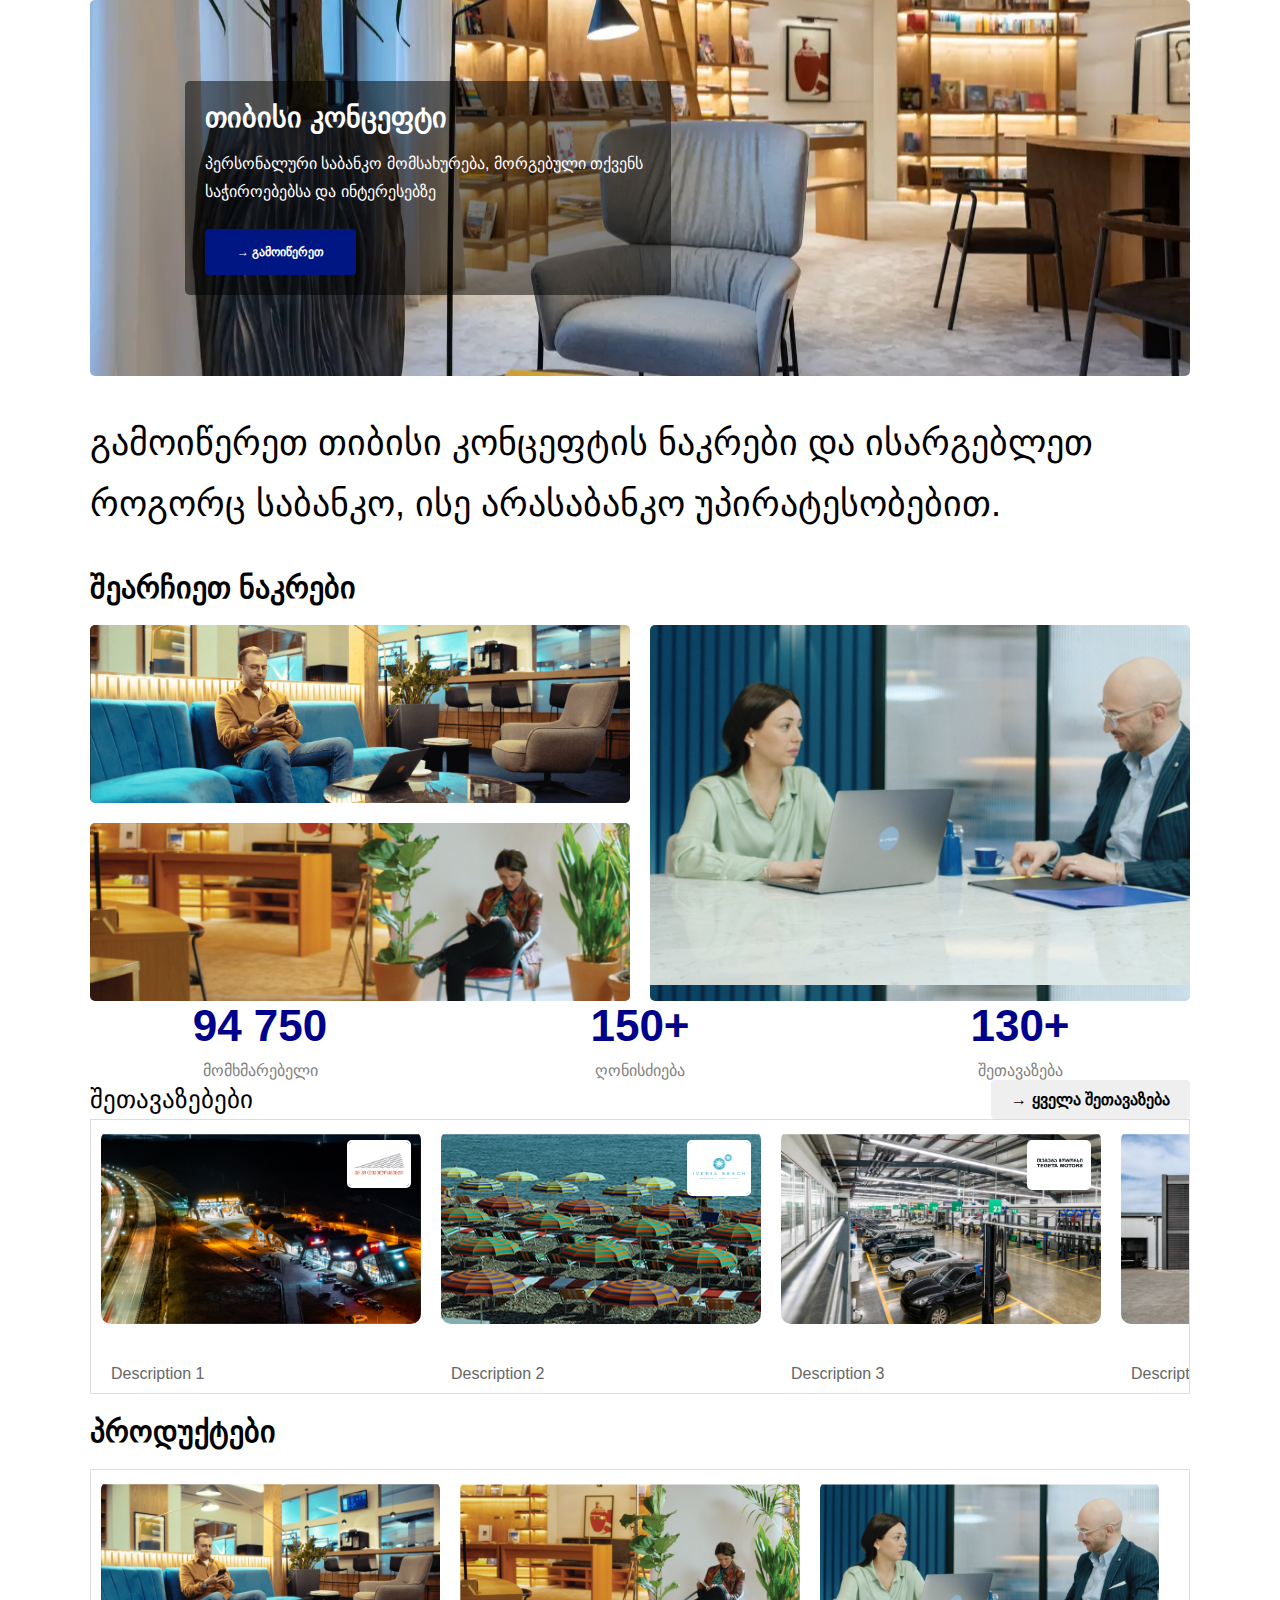
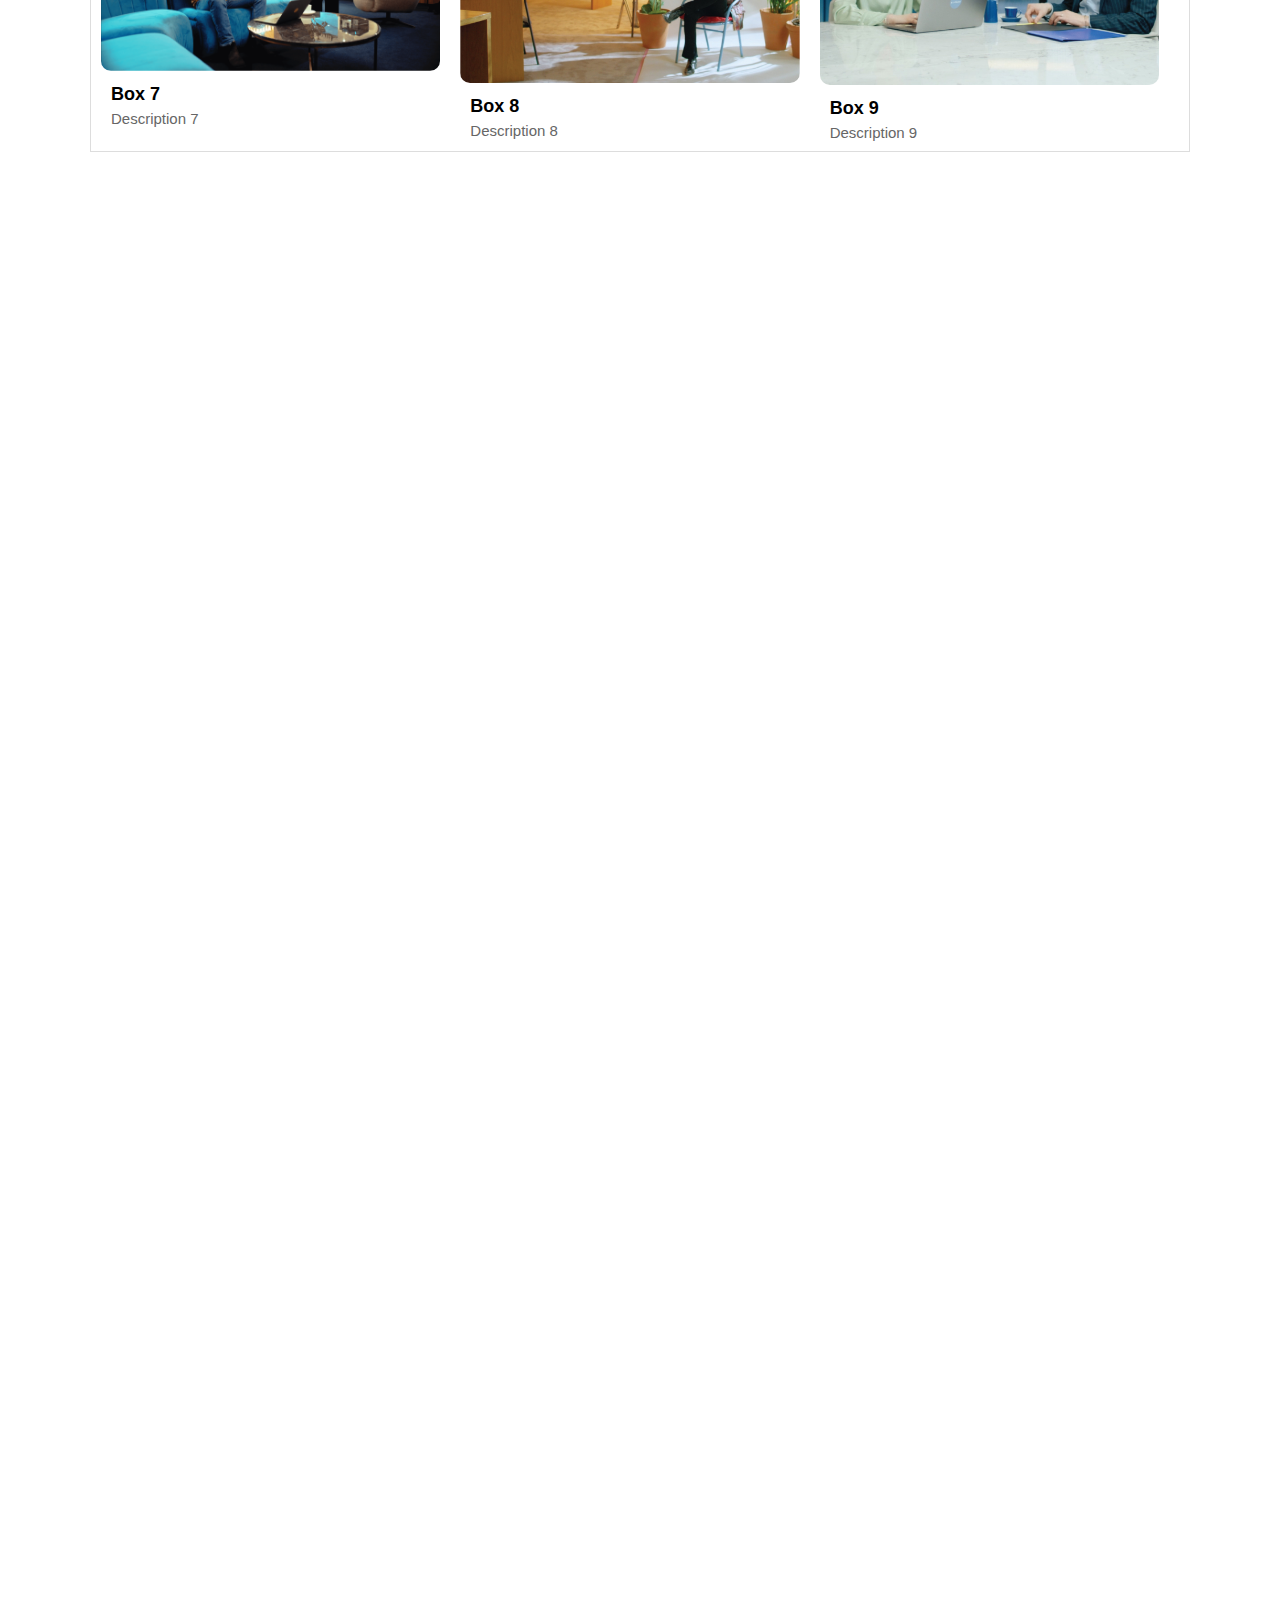
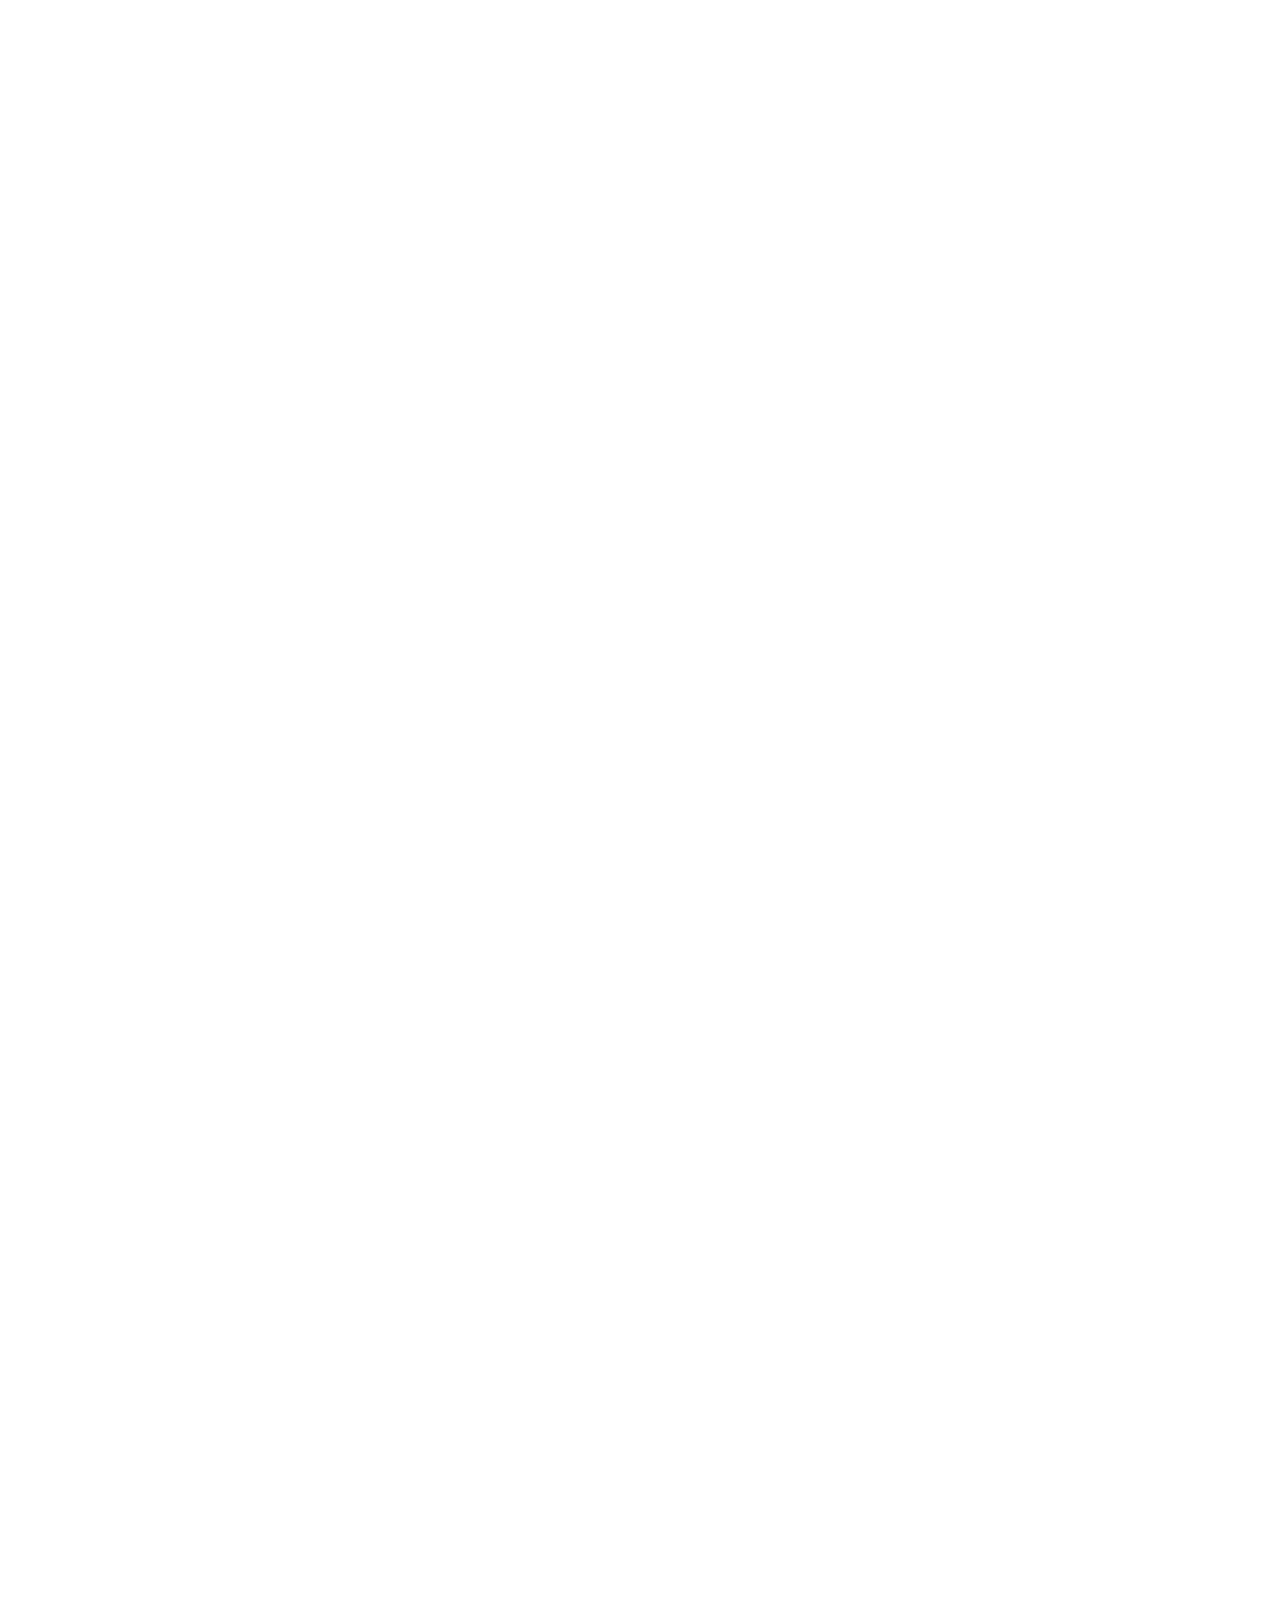
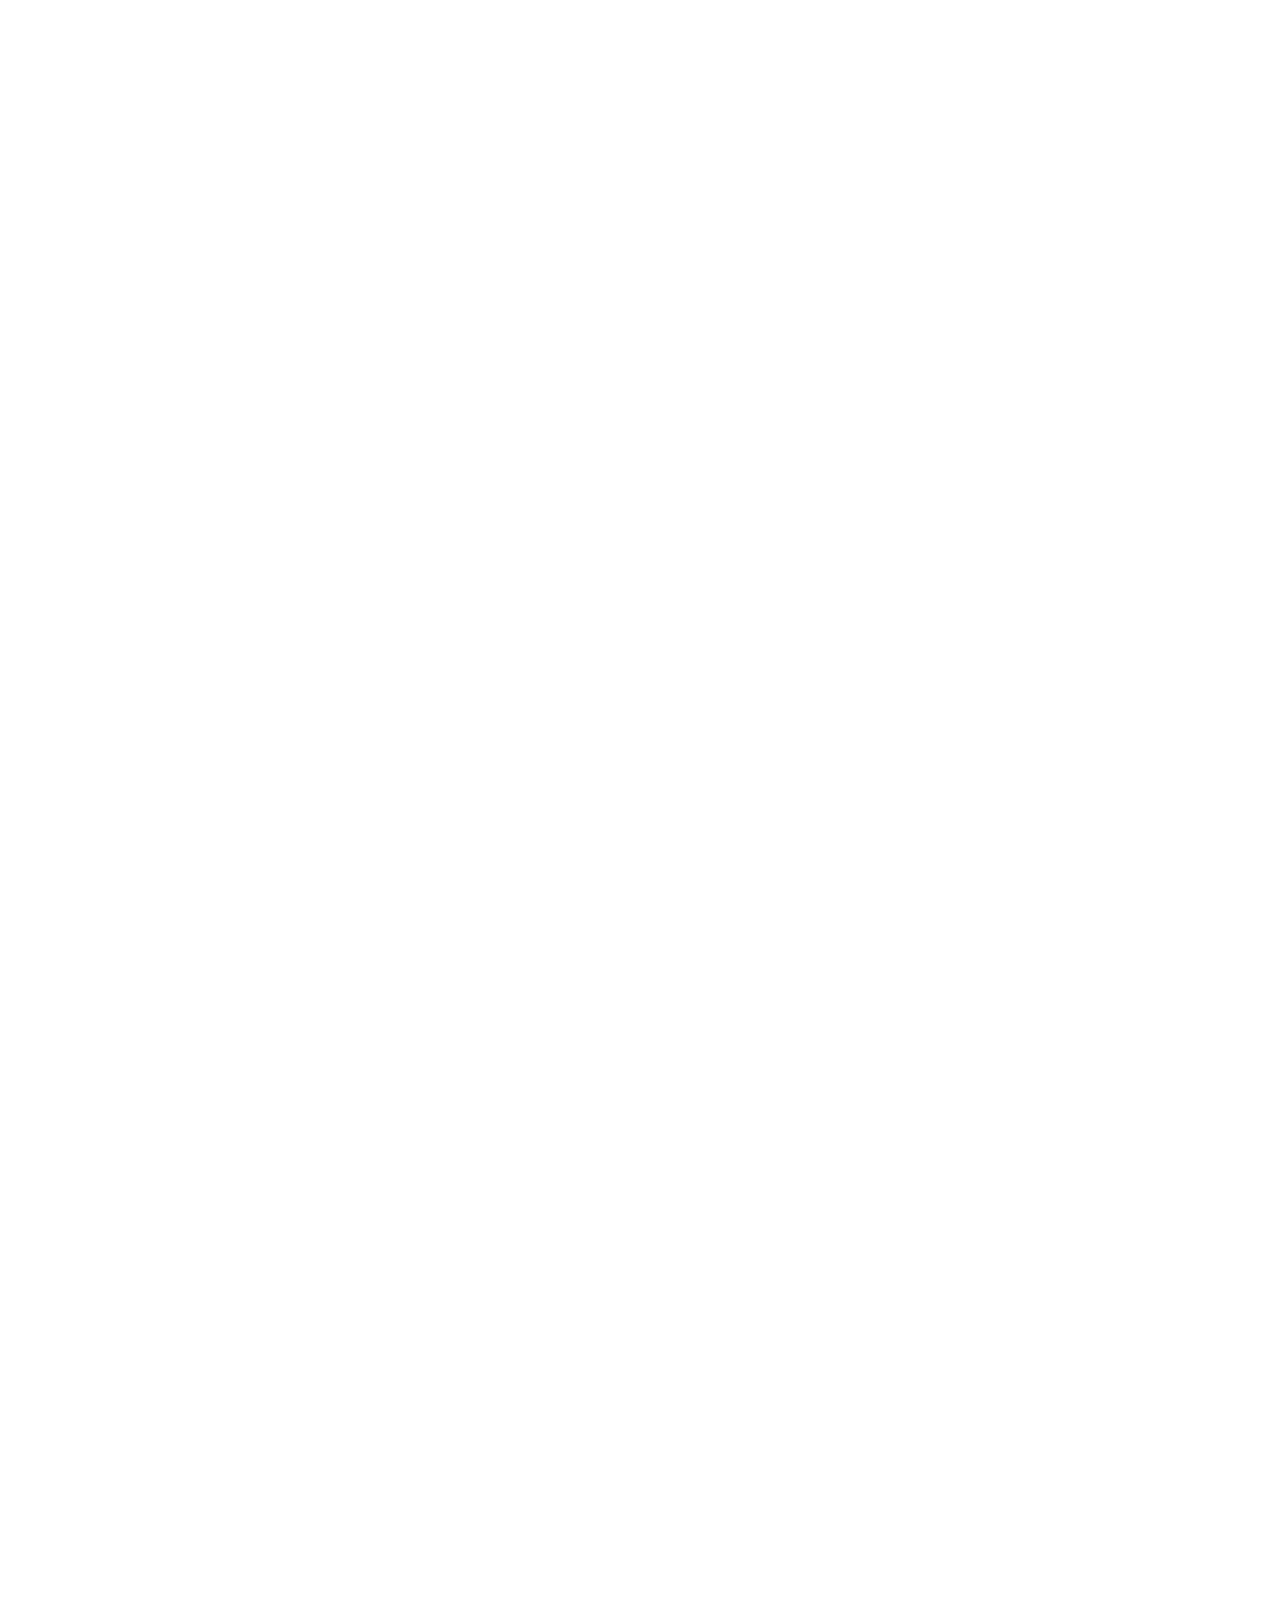
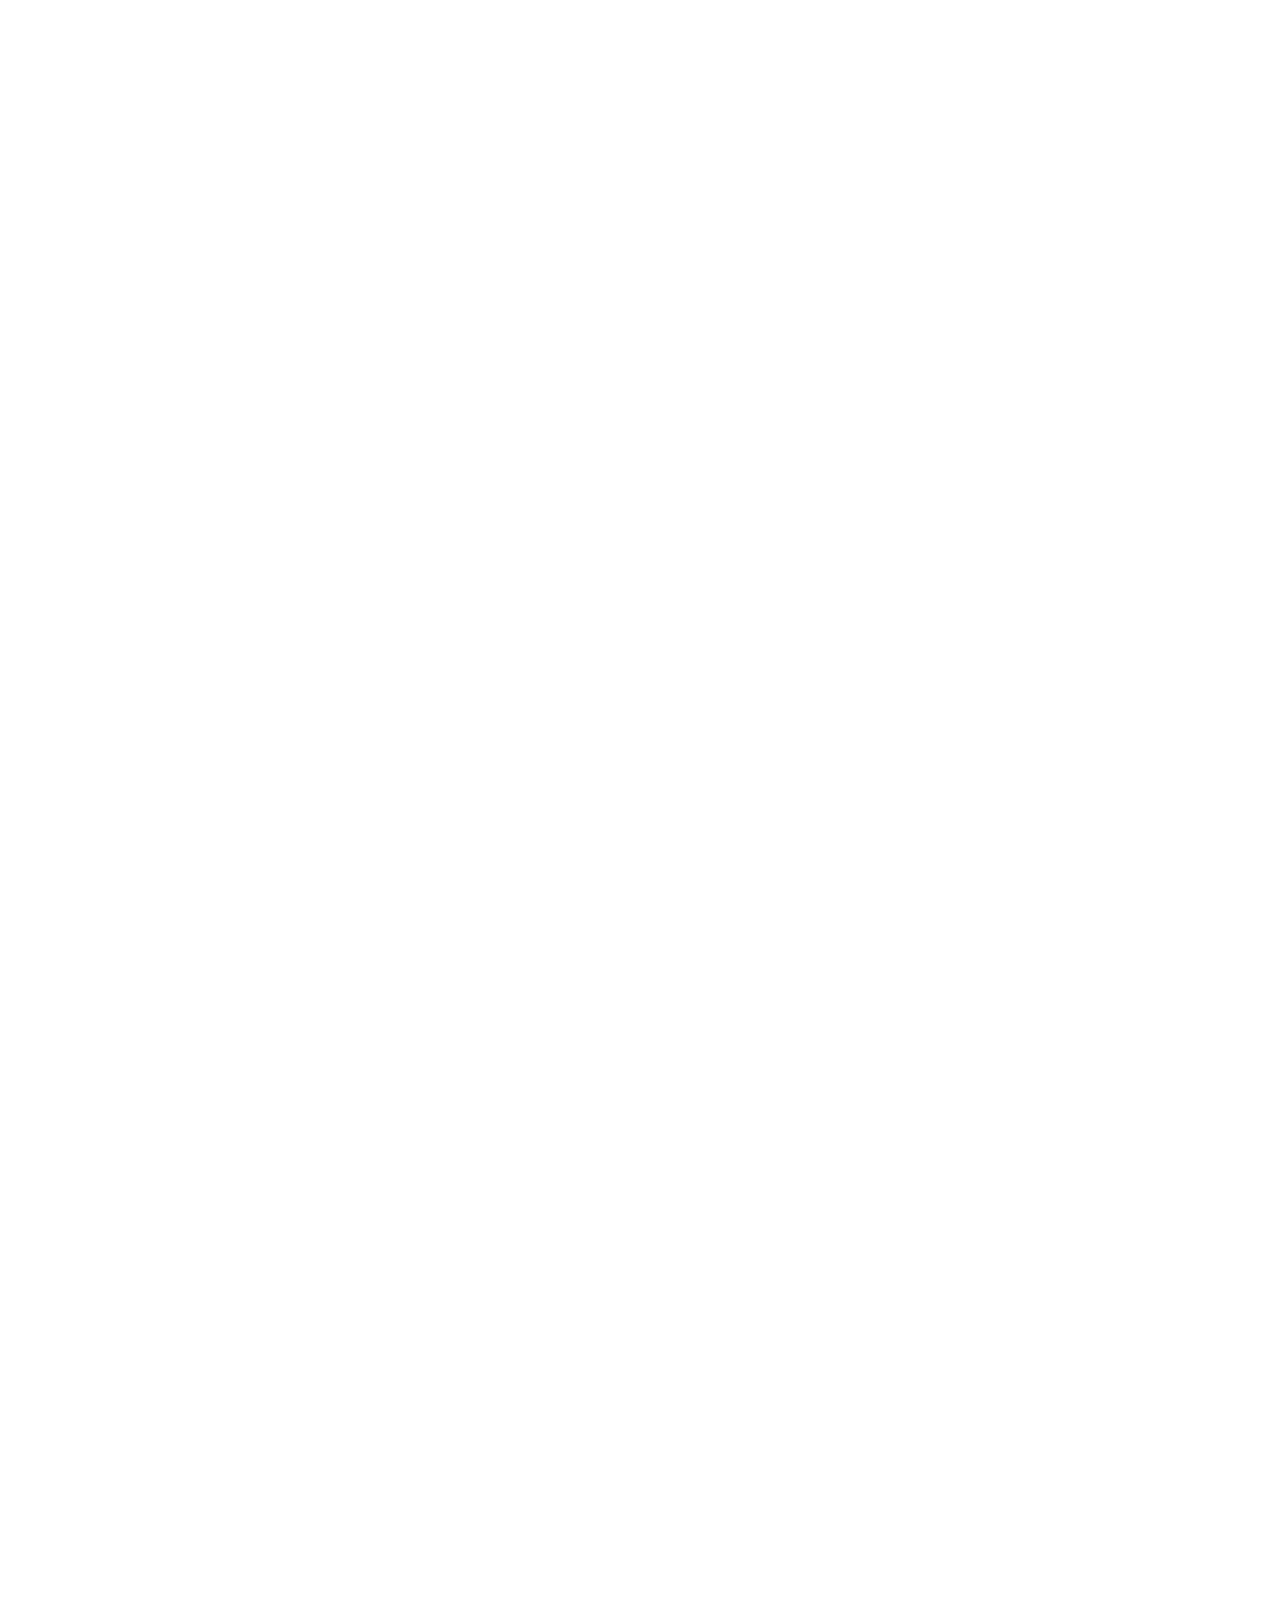
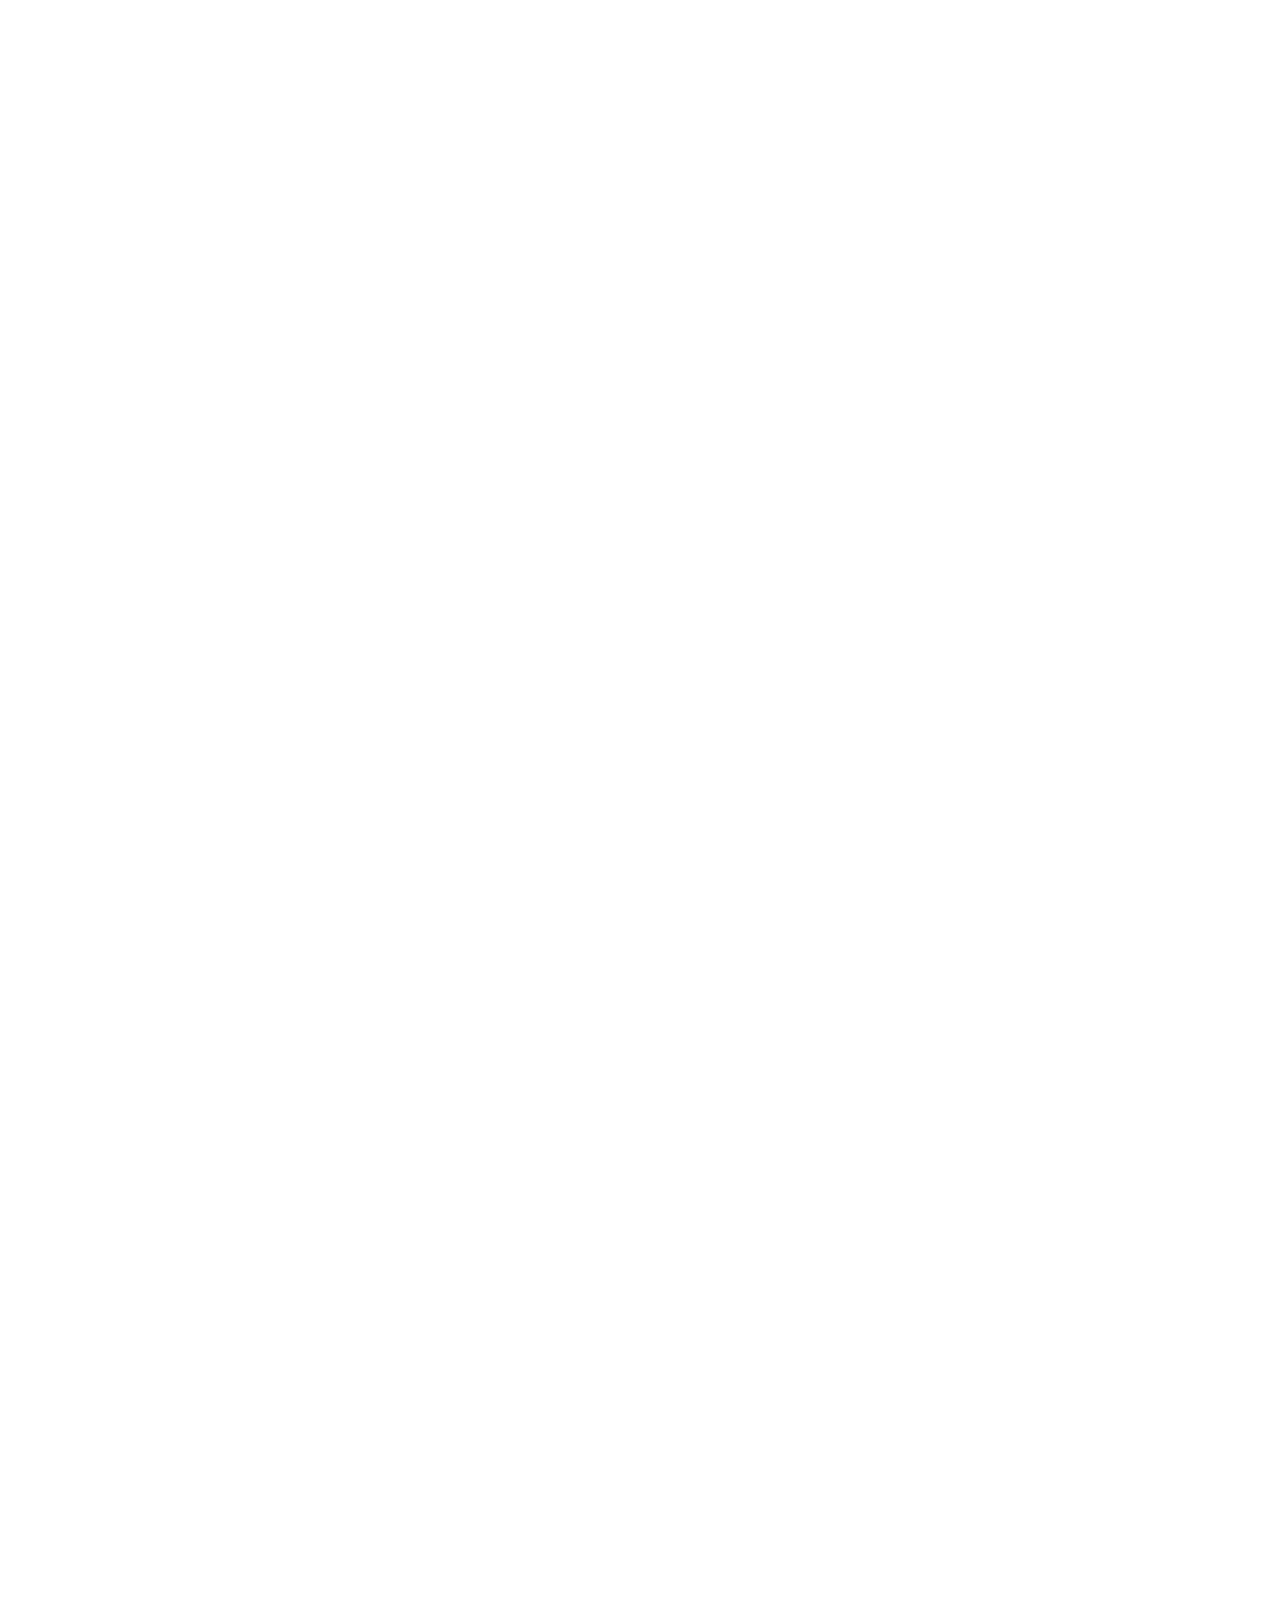
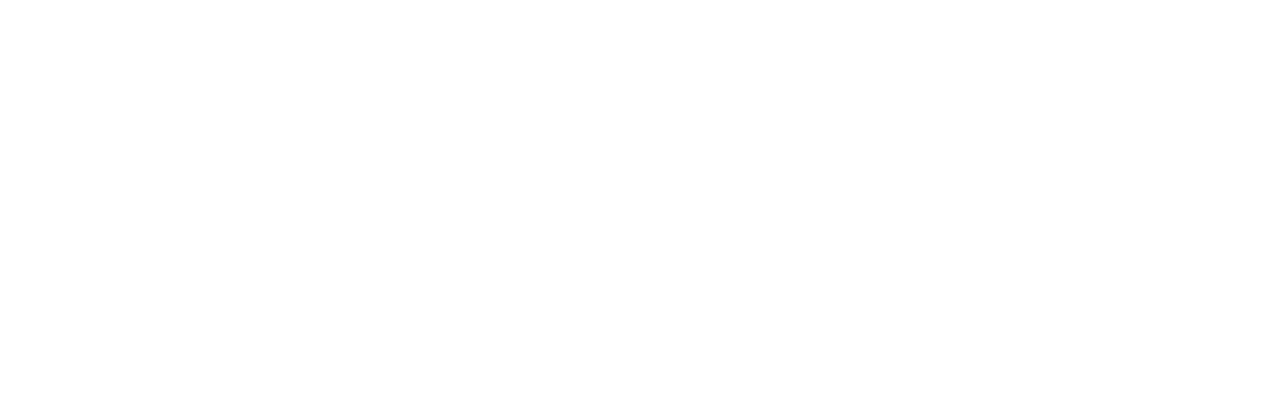
==== commit 8da04b49: "Added scrolls" ====
--- a/TBC.html
+++ b/TBC.html
@@ -4,43 +4,69 @@
   <meta charset="UTF-8">
   <meta name="viewport" content="width=device-width, initial-scale=1.0">
   <link rel="stylesheet" href="TBC.css">
-  <title>თბს კონცეპტი | TBC Concept</title>
+  <link rel="stylesheet" href="TBC2.css">
+  <title>თბს კონცეფტი | TBC Concept</title>
 </head>
 <body>
   <div class="box">
     <div class="text-container">
-      <div class="header">თიბისი კონცეპტი</div>
+      <div class="header">თიბისი კონცეფტი</div>
       <div class="paragraph">პერსონალური საბანკო მომსახურება, მორგებული თქვენს საჭიროებებსა და ინტერესებზე</div>
-      <button class="button">&#8594 გამოიწერეთ</button>
+      <button class="button">&#8594; გამოიწერეთ</button>
     </div>
   </div>
-    <div class="gamoiweret">
-        <p>გამოიწერეთ თიბისი კონცეპტის ნაკრები და ისარგებლეთ როგორც საბანკო, ისე არასაბანკო უპირატესობებით.</p>
+  
+  <div class="gamoiweret">
+    <p>გამოიწერეთ თიბისი კონცეფტის ნაკრები და ისარგებლეთ როგორც საბანკო, ისე არასაბანკო უპირატესობებით.</p>
+  </div>
+  
+  <div class="choose-container">
+    <h1 class="choose-text">შეარჩიეთ ნაკრები</h1>
+  </div>
+  
+  <div class="grid-wrapper">
+    <div class="box-grid">
+      <div class="box-small box-small-1"></div>
+      <div class="box-small box-small-2"></div>
+      <div class="box-large"></div>
     </div>
-    <section class="section_statistics">
-        <div class="statistics_container">
-            <div class="numbers">
-                <div class="numbers_item">
-                    <div class="numbers_number">94 750</div>
-                    <p>მომხმარებელი</p>
-                </div>
-                <div class="numbers_item">
-                    <div class="numbers_number">150+</div>
-                    <p>ღონისძიება</p>
-                </div>
-                <div class="numbers_item">
-                    <div class="numbers_number">130+</div>
-                    <p>შეთავაზება</p>
-                </div>
-            </div>
+  </div>
+  
+  <section class="section_statistics">
+    <div class="statistics_container">
+      <div class="numbers">
+        <div class="numbers_item">
+          <div class="numbers_number">94 750</div>
+          <p>მომხმარებელი</p>
         </div>
-    </section>
-    <div class="grid-wrapper">
-        <div class="box-grid">
-          <div class="box-small box-small-1"></div>
-          <div class="box-small box-small-2"></div>
-          <div class="box-large"></div>
+        <div class="numbers_item">
+          <div class="numbers_number">150+</div>
+          <p>ღონისძიება</p>
+        </div>
+        <div class="numbers_item">
+          <div class="numbers_number">130+</div>
+          <p>შეთავაზება</p>
         </div>
       </div>
+    </div>
+  </section>
+  
+  <div class="promo-container">
+    <p class="promo-text">შეთავაზებები</p>
+    <button class="promo-button">&#8594; ყველა შეთავაზება</button>
+  </div>
+  <div class="scrollable-container" id="scroll-container-1">
+    <div id="scroll-content-1" class="scrollable-content">
+        <!-- Dynamic content for the first scroll container will be inserted here by JavaScript -->
+    </div>
+  </div>
+<div class="choose-container">
+  <h1 class="choose-text">პროდუქტები</h1>
+  <div class="scrollable-container" id="scroll-container-2">
+    <div id="scroll-content-2" class="scrollable-content">
+        <!-- Dynamic content for the second scroll container will be inserted here by JavaScript -->
+    </div>
+  </div>
+  <script src="script1.js"></script>
 </body>
 </html>
--- a/TBC.css
+++ b/TBC.css
@@ -1,20 +1,23 @@
-/* Base styles  */
+/* Base styles */
 body {
   height: 10000px;
   margin: 0;
   font-family: sans-serif;
   color: white;
   box-sizing: border-box;
+  width: 1100px;
+  align-items: center;
+  overflow-x: hidden;
+  margin: auto;
+  max-width: 100vw;
 }
 
 /* TBC Concept box */
 .box {
   position: relative;
-  width: 1100px; 
   max-width: 100%; 
   height: 376px; 
   padding: 95px; 
-  margin: 0 auto; 
   background-image: url('1.jpg'); 
   background-size: cover; 
   background-position: center; 
@@ -68,16 +71,18 @@
 
 /* Gamoiweret text */
 .gamoiweret {
-  width: auto;
+ 
+  
   color: black;
   height: auto; 
   font-size: 36px;
   font-weight: 400;
   line-height: 1.7;
-  margin: 45px auto; 
-  text-align: center;
-  padding: 20px; 
-  box-sizing: border-box; 
+  text-align: left;
+ 
+  box-sizing: border-box; 
+  
+  
 }
 
 /* Statistics */
@@ -88,8 +93,7 @@
   width: 1100px; 
   text-align: center;
   color: black;
-  margin: 40px auto; 
-  padding: 40px 0; 
+  
   box-sizing: border-box; 
 }
 
@@ -122,6 +126,17 @@
   font-weight: 500;
   color: grey;
   margin: 0;
+}
+
+/* Shearchiet Nakrebi text */
+.choose-container {
+  width: 100%;
+  max-width: 1100px; 
+  
+  text-align: left; 
+  font-size: 15px; 
+  color: black; 
+  box-sizing: border-box; 
 }
 
 /* Shearchiet Nakrebi grids */
@@ -131,7 +146,6 @@
   align-items: center; 
   width: 100%; 
   height: auto; 
-  padding: 20px; 
   box-sizing: border-box; 
 }
 
@@ -141,7 +155,7 @@
   grid-template-rows: repeat(2, auto); 
   gap: 20px; 
   width: 1100px;
-  padding: 20px; 
+  
   box-sizing: border-box; 
 }
 
@@ -171,85 +185,121 @@
   background-image: url('4.png');
 }
 
+/* Shetavazebebi header text */
+.promo-container {
+  display: flex; 
+  justify-content: space-between; 
+  align-items: center; 
+  width: 100%; 
+  box-sizing: border-box; 
+  
+}
+
+.promo-text {
+  font-size: 25px; 
+  font-weight: 400; 
+  color: black; 
+  margin: 0; 
+}
+
+.promo-button {
+  font-size: 16px; 
+  font-weight: 700; 
+  color: black;
+  border: none; 
+  border-radius: 4px; 
+  padding: 10px 20px; 
+  cursor: pointer; 
+  transition: color 0.25s; 
+}
+
+.promo-button:hover {
+  color: #3240e5; 
+}
+
+/* shetavazebebi slider */
+
 @media (max-width: 767px) {
+  .body {
+    
+  }
   /* TBC Concept Box */
   .box {
-      padding: 20px;
-      margin: 0;
-      background-size: 250%; 
-      min-height: 100vh; 
-      flex-direction: column; 
-      justify-content: center; 
-      width: auto; 
-      height: auto; 
+
+    flex-direction: column; 
+    justify-content: center; 
+   
   }
 
   .text-container {
-      margin-top: 80%; 
-      width: 100%; 
+   padding-top: 150px;
   }
 
   .header {
-      font-size: 1rem; 
+    font-size: 1rem; 
   }
 
   .paragraph {
-      font-size: 1rem; 
+    font-size: 1rem; 
   }
 
   .button {
-      width: 100%; 
-      font-size: 1rem;
+    width: 100%; 
+    font-size: 1rem;
   }
 
   /* statistics */
   .section_statistics {
-      width: auto;
-      padding-left: 45px;
-      margin: 0;
-      justify-content: start; 
-      margin-top: 30px; 
+    width: auto;
+    padding-left: 45px;
+    margin: 0;
+    justify-content: start; 
+    margin-top: 30px; 
   }
 
   .numbers {
-      width: auto;
-      flex-direction: column; 
-      align-items: flex-start; 
-      gap: 20px; 
+    width: auto;
+    flex-direction: column; 
+    align-items: flex-start; 
+    gap: 20px; 
   }
 
   .numbers_item {
-      flex: 1 1 auto;
-      margin: 0;
-      align-items: flex-start; 
-  }
-
-  /* shearchiet Nakrebi Box Grid */
+    flex: 1 1 auto;
+    margin: 0;
+    align-items: flex-start; 
+  }
+
+  /* Shearchiet Nakrebi Box Grid */
   .box-grid {
-      display: flex; 
-      overflow-x: auto; /* Enable horizontal scroll */
-      gap: 20px; 
-      width: 100%;
-      padding: 20px; 
-      box-sizing: border-box; 
-      align-items: flex-start; 
+    display: flex; 
+    overflow-x: scroll; /* Enable horizontal scroll */
+    gap: 20px; 
+    width: 100%;
+    padding: 20px; 
+    box-sizing: border-box; 
+    align-items: flex-start; 
   }
 
   .box-small, .box-large {
-      flex: 0 0 80%; 
-      max-width: 300px; 
-      height: 200px; 
-      background-size: cover; 
-      background-position: center; 
+    flex: 0 0 80%; 
+    max-width: 300px; 
+    height: 200px; 
+    background-size: cover; 
+    background-position: center; 
   }
 
   .box-large {
-      flex: 0 0 80%; 
-      max-width: 300px; 
-      height: 200px; 
+    flex: 0 0 80%; 
+    max-width: 300px; 
+    height: 200px; 
   }
 
   .box-small-1, .box-small-2, .box-large {
-      border-radius: 5px; 
-  }
-}
+    border-radius: 5px; 
+  }
+
+  /* shetavazebebi slider */
+  
+
+}
--- a/TBC2.css
+++ b/TBC2.css
@@ -0,0 +1,117 @@
+.scrollable-container {
+    width: 1100px;
+    overflow-x: auto; 
+    white-space: nowrap;
+    padding: 10px;
+    border: 1px solid #ddd;
+    box-sizing: border-box; 
+    cursor: grab; 
+    scrollbar-width: thin; 
+    scrollbar-color: #007aff #e1e1e1; 
+}
+
+
+.scrollable-container:active {
+    cursor: grabbing;
+}
+
+/* For WebKit browsers (Chrome, Safari) */
+.scrollable-container::-webkit-scrollbar {
+    height: 8px; 
+}
+
+.scrollable-container::-webkit-scrollbar-track {
+    background: #e1e1e1; /
+}
+
+.scrollable-container::-webkit-scrollbar-thumb {
+    background: #007aff; 
+    border-radius: 4px; 
+}
+
+
+.scrollable-content {
+    display: inline-flex; 
+    flex-wrap: nowrap; 
+    padding: auto;
+}
+
+
+.scrollable-box {
+    display: inline-block;
+    width: 100%;
+    min-width: 320px;
+    margin-right: 20px;
+    position: relative;
+    box-sizing: border-box; 
+    cursor: pointer; 
+    overflow: hidden; 
+    transition: box-shadow 0.3s ease; 
+}
+
+
+.scrollable-box img.large-image {
+    width: 100%; 
+    height: auto;
+    border-radius: 10px;
+    transition: clip-path 0.3s ease; 
+    clip-path: inset(2% 0 0 0); 
+}
+
+
+.scrollable-box:hover img.large-image {
+    clip-path: inset(0 0 2% 0); 
+}
+
+
+.scrollable-box img.small-image {
+    position: absolute;
+    background-color: white;
+    top: 10px;
+    right: 10px;
+    width: 20%; 
+    height: auto;
+    max-width: 80px; 
+    border: 2px solid white;
+    border-radius: 5px;
+    box-sizing: border-box; 
+}
+
+
+.scrollable-box .text-content {
+    margin-top: 10px;
+    padding: 0 10px;
+    box-sizing: border-box; 
+}
+
+.scrollable-box .text-content .title {
+    font-weight: bold;
+    margin-bottom: 5px;
+    font-size: 1.2em; 
+}
+
+.scrollable-box .text-content .description {
+    color: #666;
+    font-size: 1em; 
+}
+
+
+@media (max-width: 768px) {
+    .scrollable-box {
+        width: 80%; 
+        max-width: 250px; 
+        margin-right: 10px; 
+    }
+
+    .scrollable-box img.small-image {
+        width: 15%; 
+    }
+
+    .scrollable-box .text-content .title {
+        font-size: 1em; 
+    }
+
+    .scrollable-box .text-content .description {
+        font-size: 0.9em; 
+    }
+}